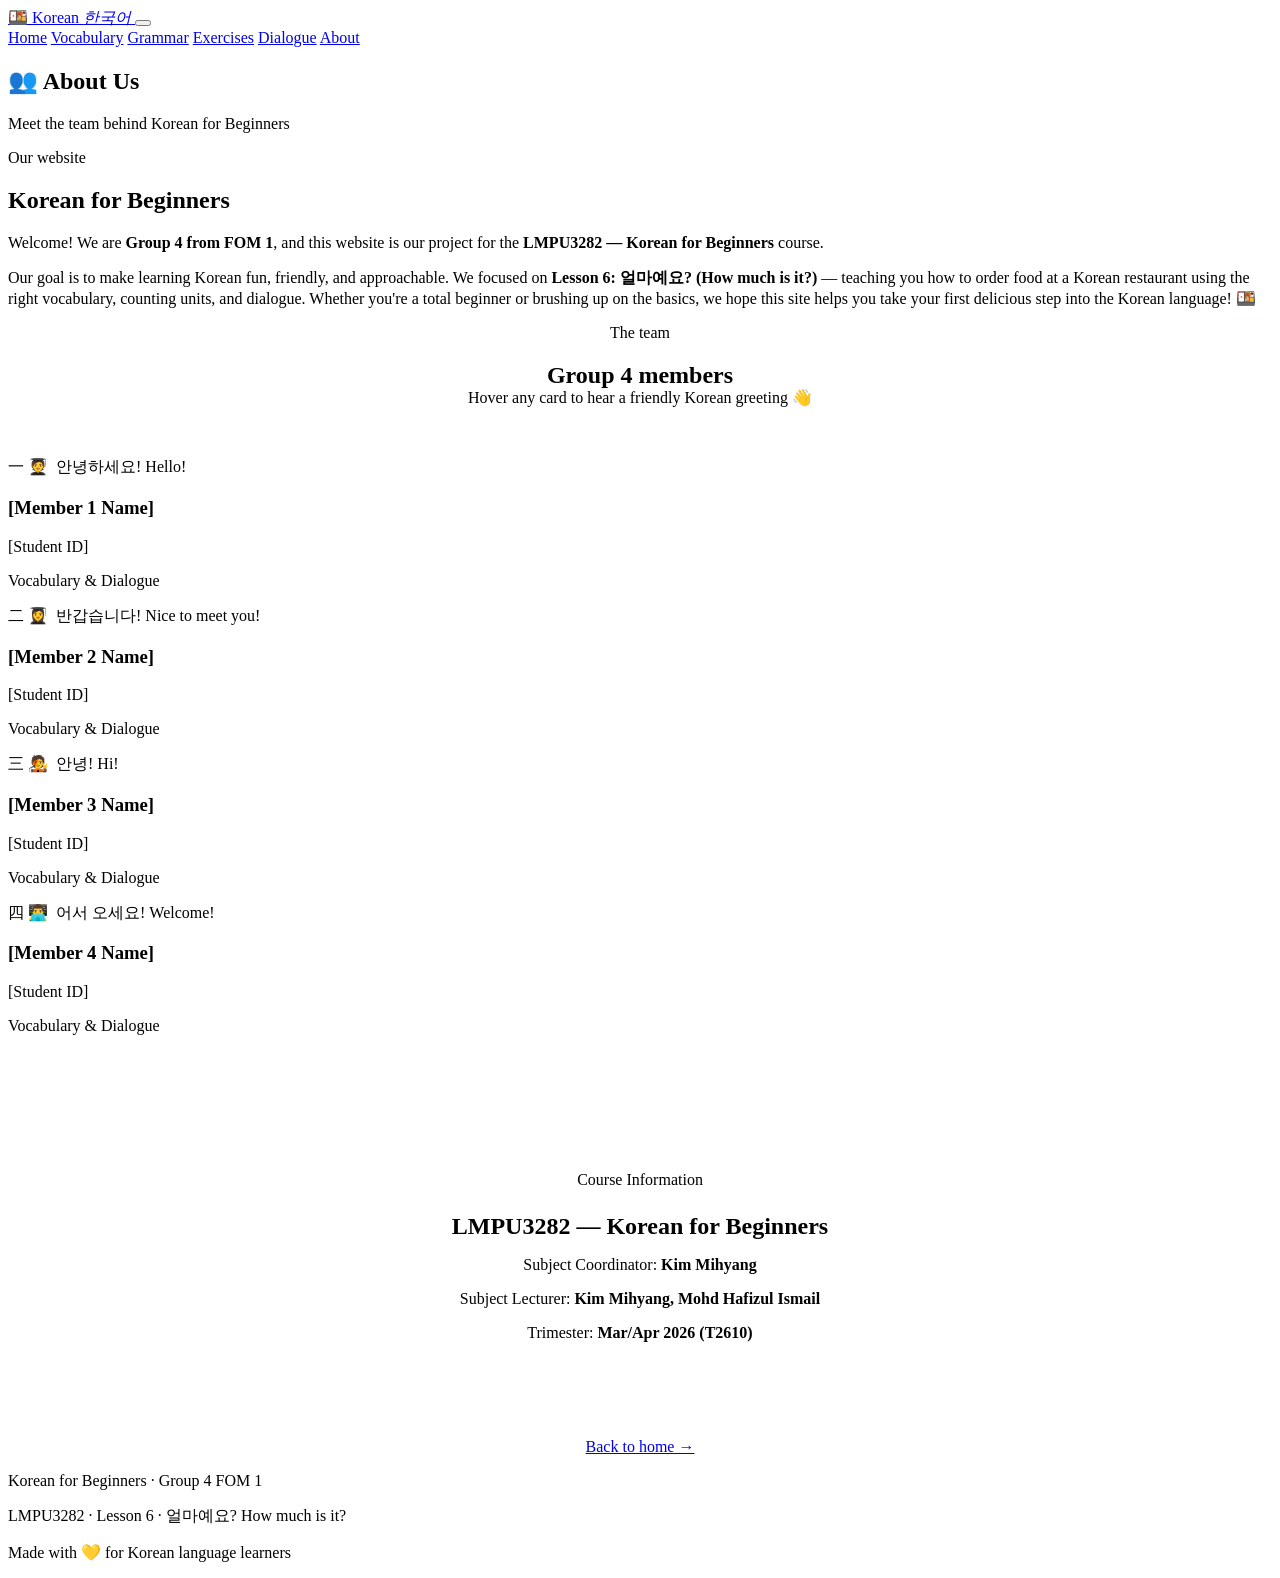
==== about.html @ 093db7cd "Add files via upload" ====
<!DOCTYPE html>
<html lang="en">
<head>
<meta charset="UTF-8">
<meta name="viewport" content="width=device-width, initial-scale=1.0">
<title>About · Korean for Beginners</title>
<link rel="preconnect" href="https://fonts.googleapis.com">
<link rel="preconnect" href="https://fonts.gstatic.com" crossorigin>
<link href="https://fonts.googleapis.com/css2?family=Noto+Sans+KR:wght@400;500;700;900&family=Poppins:wght@400;600;800&display=swap" rel="stylesheet">
<link rel="stylesheet" href="css/style.css">
</head>
<body>

<div class="scroll-progress" id="scrollProgress"></div>

<header class="navbar">
  <div class="nav-container">
    <a href="index.html" class="logo">
      <span class="logo-icon">🍱</span>
      <span class="logo-text">Korean <em>한국어</em></span>
    </a>
    <button class="nav-toggle" id="navToggle" aria-label="Toggle menu">
      <span></span><span></span><span></span>
    </button>
    <nav class="nav-menu" id="navMenu">
      <a href="index.html">Home</a>
      <a href="vocabulary.html">Vocabulary</a>
      <a href="grammar.html">Grammar</a>
      <a href="exercises.html">Exercises</a>
      <a href="dialogue.html">Dialogue</a>
      <a href="about.html" class="active">About</a>
    </nav>
  </div>
</header>

<section class="page-header">
  <h1>👥 About Us</h1>
  <p>Meet the team behind Korean for Beginners</p>
</section>

<section class="section">
  <div class="container">

    <!-- ===== Mission statement ===== -->
    <div class="about-intro reveal">
      <p class="section-eyebrow">Our website</p>
      <h2 class="section-title">Korean for Beginners</h2>
      <p>
        Welcome! We are <strong>Group 4 from FOM 1</strong>, and this website is our project for the
        <strong>LMPU3282 — Korean for Beginners</strong> course.
      </p>
      <p>
        Our goal is to make learning Korean fun, friendly, and approachable. We focused on
        <strong>Lesson 6: 얼마예요? (How much is it?)</strong> — teaching you how to order food at a Korean
        restaurant using the right vocabulary, counting units, and dialogue. Whether you're a total
        beginner or brushing up on the basics, we hope this site helps you take your first delicious
        step into the Korean language! 🍱
      </p>
    </div>

    <!-- ===== Team grid ===== -->
    <div class="reveal">
      <p class="section-eyebrow" style="text-align:center;">The team</p>
      <h2 class="section-title" style="text-align:center;">Group 4 members</h2>
      <p style="text-align:center; color: var(--text-soft); margin: -20px auto 50px; max-width: 540px;">
        Hover any card to hear a friendly Korean greeting 👋
      </p>

      <div class="team-grid">

        <!-- ===== MEMBER 1 ===== -->
        <div class="team-card" style="--portrait-bg: #FFC93C">
          <div class="team-portrait">
            <span class="portrait-watermark">一</span>
            <span class="portrait-emoji">🧑‍🎓</span>
            <img class="portrait-photo" src="images/member1.jpg" alt="">
            <span class="portrait-greeting">안녕하세요! Hello!</span>
          </div>
          <div class="team-info">
            <h3 class="team-name placeholder-text">[Member 1 Name]</h3>
            <p class="team-id placeholder-text">[Student ID]</p>
            <p class="team-role">Vocabulary & Dialogue</p>
          </div>
        </div>

        <!-- ===== MEMBER 2 ===== -->
        <div class="team-card" style="--portrait-bg: #4ECDC4; --photo-y: 70%">
          <div class="team-portrait">
            <span class="portrait-watermark">二</span>
            <span class="portrait-emoji">👩‍🎓</span>
            <img class="portrait-photo" src="images/member2.jpg" alt="">
            <span class="portrait-greeting">반갑습니다! Nice to meet you!</span>
          </div>
          <div class="team-info">
            <h3 class="team-name placeholder-text">[Member 2 Name]</h3>
            <p class="team-id placeholder-text">[Student ID]</p>
            <p class="team-role">Vocabulary & Dialogue</p>
          </div>
        </div>

        <!-- ===== MEMBER 3 ===== -->
        <div class="team-card" style="--portrait-bg: #FF5E78">
          <div class="team-portrait">
            <span class="portrait-watermark">三</span>
            <span class="portrait-emoji">🧑‍🎤</span>
            <img class="portrait-photo" src="images/member3.jpg" alt="">
            <span class="portrait-greeting">안녕! Hi!</span>
          </div>
          <div class="team-info">
            <h3 class="team-name placeholder-text">[Member 3 Name]</h3>
            <p class="team-id placeholder-text">[Student ID]</p>
            <p class="team-role">Vocabulary & Dialogue</p>
          </div>
        </div>

        <!-- ===== MEMBER 4 ===== -->
        <div class="team-card" style="--portrait-bg: #9D6CFF">
          <div class="team-portrait">
            <span class="portrait-watermark">四</span>
            <span class="portrait-emoji">👨‍💻</span>
            <img class="portrait-photo" src="images/member4.jpg" alt="">
            <span class="portrait-greeting">어서 오세요! Welcome!</span>
          </div>
          <div class="team-info">
            <h3 class="team-name placeholder-text">[Member 4 Name]</h3>
            <p class="team-id placeholder-text">[Student ID]</p>
            <p class="team-role">Vocabulary & Dialogue</p>
          </div>
        </div>

      </div>
    </div>

    <!-- ===== Course info ===== -->
    <div class="reveal" style="margin-top: 80px; text-align: center; background: white; padding: 40px; border-radius: var(--radius-lg); box-shadow: var(--shadow-sm);">
      <p class="section-eyebrow">Course Information</p>
      <h3 style="margin-bottom: 14px; font-size: 1.5rem;">LMPU3282 — Korean for Beginners</h3>
      <p style="color: var(--text-soft); margin-bottom: 8px;">Subject Coordinator: <strong>Kim Mihyang</strong></p>
      <p style="color: var(--text-soft); margin-bottom: 8px;">Subject Lecturer: <strong>Kim Mihyang, Mohd Hafizul Ismail</strong></p>
      <p style="color: var(--text-soft);">Trimester: <strong>Mar/Apr 2026 (T2610)</strong></p>
    </div>

    <div style="text-align: center; margin-top: 40px;" class="reveal">
      <a href="index.html" class="btn btn-primary">Back to home →</a>
    </div>

  </div>
</section>

<footer class="footer">
  <div class="container">
    <p class="footer-title">Korean for Beginners <span>·</span> Group 4 FOM 1</p>
    <p class="footer-sub">LMPU3282 · Lesson 6 · 얼마예요? How much is it?</p>
    <p class="footer-credit">Made with 💛 for Korean language learners</p>
  </div>
</footer>

<script src="js/main.js"></script>
</body>
</html>
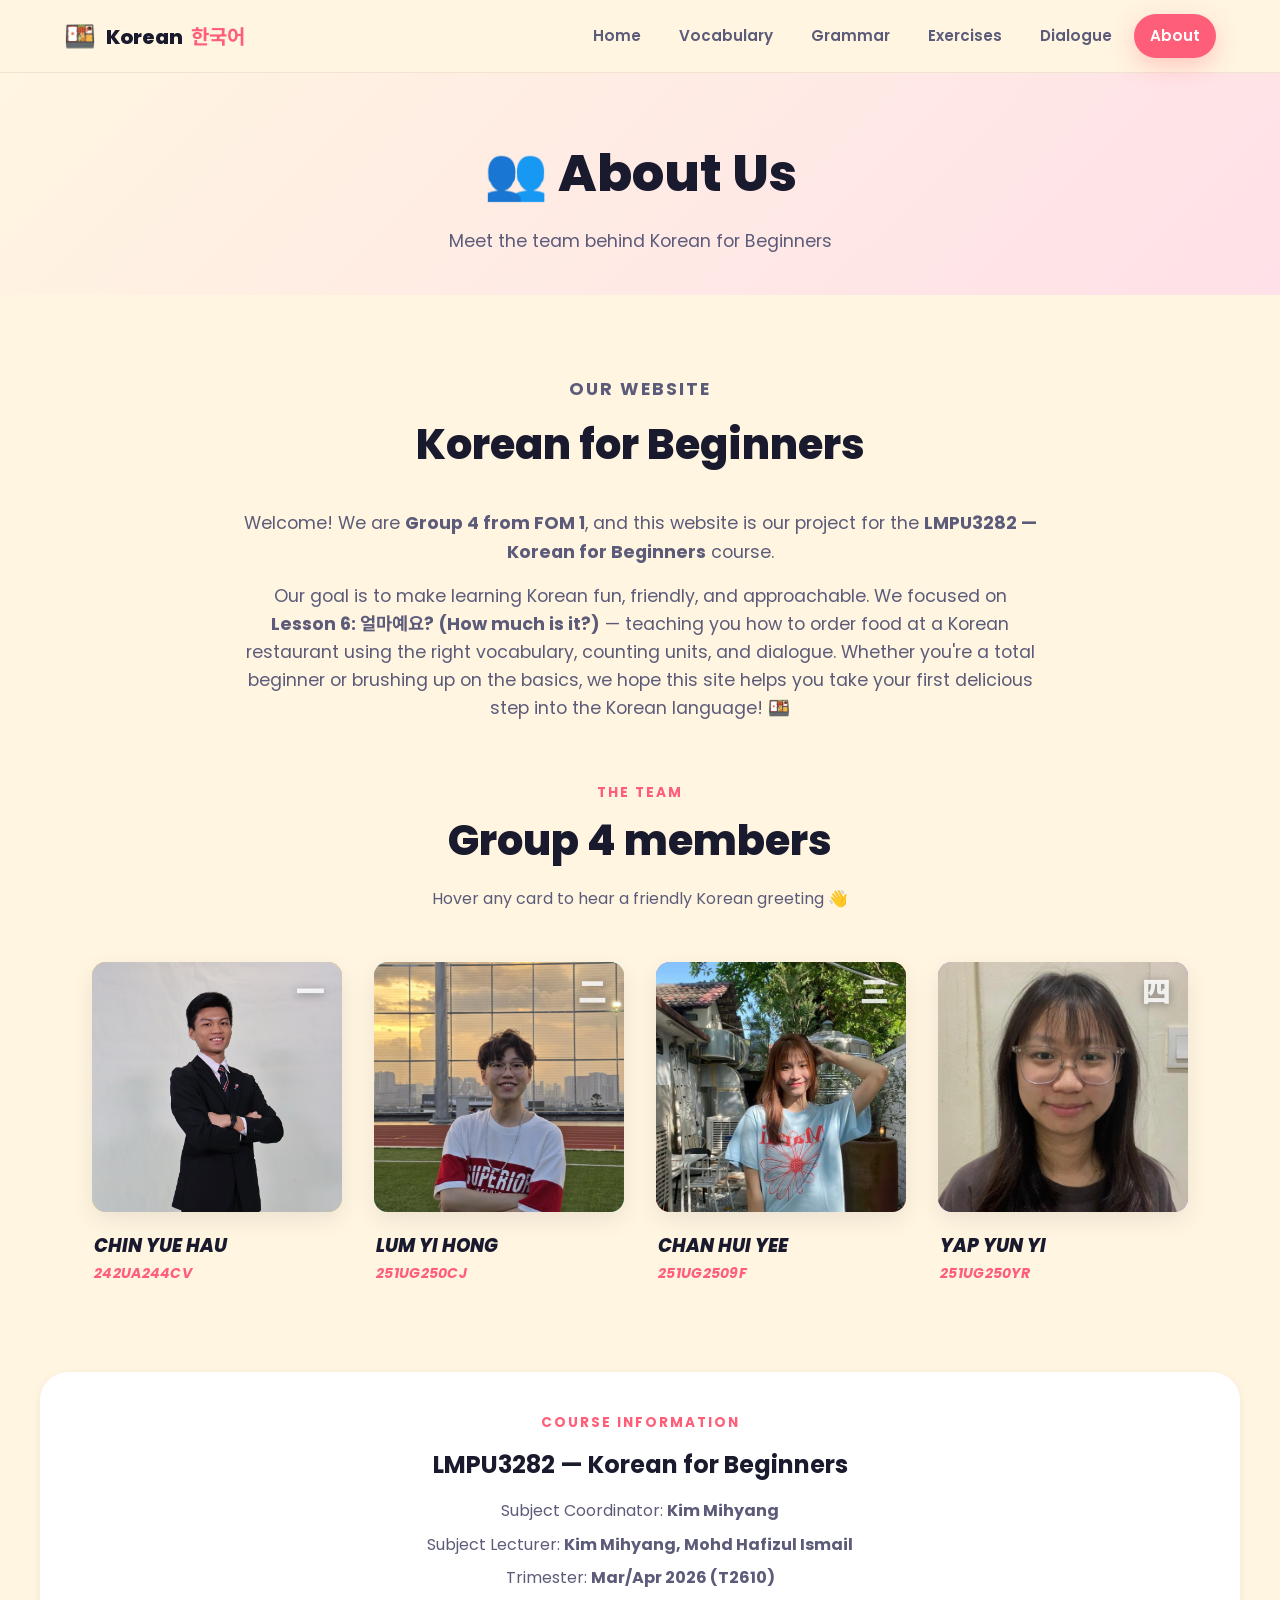
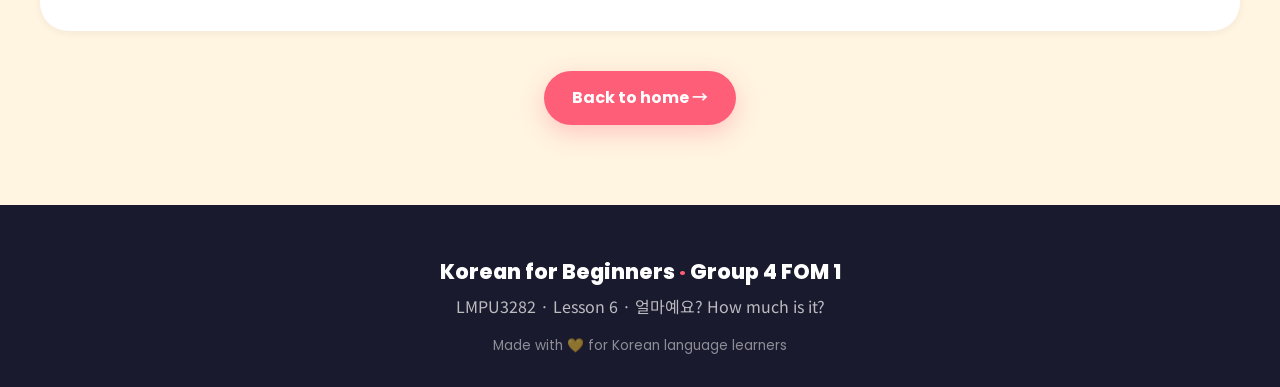
==== commit d4c371d3: "Add files via upload" ====
--- a/about.html
+++ b/about.html
@@ -1,160 +1,163 @@
 <!DOCTYPE html>
 <html lang="en">
+
 <head>
-<meta charset="UTF-8">
-<meta name="viewport" content="width=device-width, initial-scale=1.0">
-<title>About · Korean for Beginners</title>
-<link rel="preconnect" href="https://fonts.googleapis.com">
-<link rel="preconnect" href="https://fonts.gstatic.com" crossorigin>
-<link href="https://fonts.googleapis.com/css2?family=Noto+Sans+KR:wght@400;500;700;900&family=Poppins:wght@400;600;800&display=swap" rel="stylesheet">
-<link rel="stylesheet" href="css/style.css">
+  <meta charset="UTF-8">
+  <meta name="viewport" content="width=device-width, initial-scale=1.0">
+  <title>About · Korean for Beginners</title>
+  <link rel="preconnect" href="https://fonts.googleapis.com">
+  <link rel="preconnect" href="https://fonts.gstatic.com" crossorigin>
+  <link
+    href="https://fonts.googleapis.com/css2?family=Noto+Sans+KR:wght@400;500;700;900&family=Poppins:wght@400;600;800&display=swap"
+    rel="stylesheet">
+  <link rel="stylesheet" href="css/style.css">
 </head>
+
 <body>
 
-<div class="scroll-progress" id="scrollProgress"></div>
+  <div class="scroll-progress" id="scrollProgress"></div>
 
-<header class="navbar">
-  <div class="nav-container">
-    <a href="index.html" class="logo">
-      <span class="logo-icon">🍱</span>
-      <span class="logo-text">Korean <em>한국어</em></span>
-    </a>
-    <button class="nav-toggle" id="navToggle" aria-label="Toggle menu">
-      <span></span><span></span><span></span>
-    </button>
-    <nav class="nav-menu" id="navMenu">
-      <a href="index.html">Home</a>
-      <a href="vocabulary.html">Vocabulary</a>
-      <a href="grammar.html">Grammar</a>
-      <a href="exercises.html">Exercises</a>
-      <a href="dialogue.html">Dialogue</a>
-      <a href="about.html" class="active">About</a>
-    </nav>
-  </div>
-</header>
+  <header class="navbar">
+    <div class="nav-container">
+      <a href="index.html" class="logo">
+        <span class="logo-icon">🍱</span>
+        <span class="logo-text">Korean <em>한국어</em></span>
+      </a>
+      <button class="nav-toggle" id="navToggle" aria-label="Toggle menu">
+        <span></span><span></span><span></span>
+      </button>
+      <nav class="nav-menu" id="navMenu">
+        <a href="index.html">Home</a>
+        <a href="vocabulary.html">Vocabulary</a>
+        <a href="grammar.html">Grammar</a>
+        <a href="exercises.html">Exercises</a>
+        <a href="dialogue.html">Dialogue</a>
+        <a href="about.html" class="active">About</a>
+      </nav>
+    </div>
+  </header>
 
-<section class="page-header">
-  <h1>👥 About Us</h1>
-  <p>Meet the team behind Korean for Beginners</p>
-</section>
+  <section class="page-header">
+    <h1>👥 About Us</h1>
+    <p>Meet the team behind Korean for Beginners</p>
+  </section>
 
-<section class="section">
-  <div class="container">
+  <section class="section">
+    <div class="container">
 
-    <!-- ===== Mission statement ===== -->
-    <div class="about-intro reveal">
-      <p class="section-eyebrow">Our website</p>
-      <h2 class="section-title">Korean for Beginners</h2>
-      <p>
-        Welcome! We are <strong>Group 4 from FOM 1</strong>, and this website is our project for the
-        <strong>LMPU3282 — Korean for Beginners</strong> course.
-      </p>
-      <p>
-        Our goal is to make learning Korean fun, friendly, and approachable. We focused on
-        <strong>Lesson 6: 얼마예요? (How much is it?)</strong> — teaching you how to order food at a Korean
-        restaurant using the right vocabulary, counting units, and dialogue. Whether you're a total
-        beginner or brushing up on the basics, we hope this site helps you take your first delicious
-        step into the Korean language! 🍱
-      </p>
+      <!-- ===== Mission statement ===== -->
+      <div class="about-intro reveal">
+        <p class="section-eyebrow">Our website</p>
+        <h2 class="section-title">Korean for Beginners</h2>
+        <p>
+          Welcome! We are <strong>Group 4 from FOM 1</strong>, and this website is our project for the
+          <strong>LMPU3282 — Korean for Beginners</strong> course.
+        </p>
+        <p>
+          Our goal is to make learning Korean fun, friendly, and approachable. We focused on
+          <strong>Lesson 6: 얼마예요? (How much is it?)</strong> — teaching you how to order food at a Korean
+          restaurant using the right vocabulary, counting units, and dialogue. Whether you're a total
+          beginner or brushing up on the basics, we hope this site helps you take your first delicious
+          step into the Korean language! 🍱
+        </p>
+      </div>
+
+      <!-- ===== Team grid ===== -->
+      <div class="reveal">
+        <p class="section-eyebrow" style="text-align:center;">The team</p>
+        <h2 class="section-title" style="text-align:center;">Group 4 members</h2>
+        <p style="text-align:center; color: var(--text-soft); margin: -20px auto 50px; max-width: 540px;">
+          Hover any card to hear a friendly Korean greeting 👋
+        </p>
+
+        <div class="team-grid">
+
+          <!-- ===== MEMBER 1 ===== -->
+          <div class="team-card" style="--portrait-bg: #FFC93C">
+            <div class="team-portrait">
+              <span class="portrait-watermark">一</span>
+              <span class="portrait-emoji">🧑‍🎓</span>
+              <img class="portrait-photo" src="images/member1.jpg" alt="">
+              <span class="portrait-greeting">안녕하세요! Hello!</span>
+            </div>
+            <div class="team-info">
+              <h3 class="team-name placeholder-text">CHIN YUE HAU</h3>
+              <p class="team-id placeholder-text">242UA244CV</p>
+            </div>
+          </div>
+
+          <!-- ===== MEMBER 2 ===== -->
+          <div class="team-card" style="--portrait-bg: #4ECDC4; --photo-y: 70%">
+            <div class="team-portrait">
+              <span class="portrait-watermark">二</span>
+              <span class="portrait-emoji">👩‍🎓</span>
+              <img class="portrait-photo" src="images/member2.jpg" alt="">
+              <span class="portrait-greeting">반갑습니다! Nice to meet you!</span>
+            </div>
+            <div class="team-info">
+              <h3 class="team-name placeholder-text">LUM YI HONG</h3>
+              <p class="team-id placeholder-text">251UG250CJ</p>
+            </div>
+          </div>
+
+          <!-- ===== MEMBER 3 ===== -->
+          <div class="team-card" style="--portrait-bg: #FF5E78">
+            <div class="team-portrait">
+              <span class="portrait-watermark">三</span>
+              <span class="portrait-emoji">🧑‍🎤</span>
+              <img class="portrait-photo" src="images/member3.jpg" alt="">
+              <span class="portrait-greeting">안녕! Hi!</span>
+            </div>
+            <div class="team-info">
+              <h3 class="team-name placeholder-text">CHAN HUI YEE</h3>
+              <p class="team-id placeholder-text">251UG2509F</p>
+            </div>
+          </div>
+
+          <!-- ===== MEMBER 4 ===== -->
+          <div class="team-card" style="--portrait-bg: #9D6CFF">
+            <div class="team-portrait">
+              <span class="portrait-watermark">四</span>
+              <span class="portrait-emoji">👨‍💻</span>
+              <img class="portrait-photo" src="images/member4.jpg" alt="">
+              <span class="portrait-greeting">어서 오세요! Welcome!</span>
+            </div>
+            <div class="team-info">
+              <h3 class="team-name placeholder-text">YAP YUN YI</h3>
+              <p class="team-id placeholder-text">251UG250YR</p>
+            </div>
+          </div>
+
+        </div>
+      </div>
+
+      <!-- ===== Course info ===== -->
+      <div class="reveal"
+        style="margin-top: 80px; text-align: center; background: white; padding: 40px; border-radius: var(--radius-lg); box-shadow: var(--shadow-sm);">
+        <p class="section-eyebrow">Course Information</p>
+        <h3 style="margin-bottom: 14px; font-size: 1.5rem;">LMPU3282 — Korean for Beginners</h3>
+        <p style="color: var(--text-soft); margin-bottom: 8px;">Subject Coordinator: <strong>Kim Mihyang</strong></p>
+        <p style="color: var(--text-soft); margin-bottom: 8px;">Subject Lecturer: <strong>Kim Mihyang, Mohd Hafizul
+            Ismail</strong></p>
+        <p style="color: var(--text-soft);">Trimester: <strong>Mar/Apr 2026 (T2610)</strong></p>
+      </div>
+
+      <div style="text-align: center; margin-top: 40px;" class="reveal">
+        <a href="index.html" class="btn btn-primary">Back to home →</a>
+      </div>
+
     </div>
+  </section>
 
-    <!-- ===== Team grid ===== -->
-    <div class="reveal">
-      <p class="section-eyebrow" style="text-align:center;">The team</p>
-      <h2 class="section-title" style="text-align:center;">Group 4 members</h2>
-      <p style="text-align:center; color: var(--text-soft); margin: -20px auto 50px; max-width: 540px;">
-        Hover any card to hear a friendly Korean greeting 👋
-      </p>
+  <footer class="footer">
+    <div class="container">
+      <p class="footer-title">Korean for Beginners <span>·</span> Group 4 FOM 1</p>
+      <p class="footer-sub">LMPU3282 · Lesson 6 · 얼마예요? How much is it?</p>
+      <p class="footer-credit">Made with 💛 for Korean language learners</p>
+    </div>
+  </footer>
 
-      <div class="team-grid">
+  <script src="js/main.js"></script>
+</body>
 
-        <!-- ===== MEMBER 1 ===== -->
-        <div class="team-card" style="--portrait-bg: #FFC93C">
-          <div class="team-portrait">
-            <span class="portrait-watermark">一</span>
-            <span class="portrait-emoji">🧑‍🎓</span>
-            <img class="portrait-photo" src="images/member1.jpg" alt="">
-            <span class="portrait-greeting">안녕하세요! Hello!</span>
-          </div>
-          <div class="team-info">
-            <h3 class="team-name placeholder-text">[Member 1 Name]</h3>
-            <p class="team-id placeholder-text">[Student ID]</p>
-            <p class="team-role">Vocabulary & Dialogue</p>
-          </div>
-        </div>
-
-        <!-- ===== MEMBER 2 ===== -->
-        <div class="team-card" style="--portrait-bg: #4ECDC4; --photo-y: 70%">
-          <div class="team-portrait">
-            <span class="portrait-watermark">二</span>
-            <span class="portrait-emoji">👩‍🎓</span>
-            <img class="portrait-photo" src="images/member2.jpg" alt="">
-            <span class="portrait-greeting">반갑습니다! Nice to meet you!</span>
-          </div>
-          <div class="team-info">
-            <h3 class="team-name placeholder-text">[Member 2 Name]</h3>
-            <p class="team-id placeholder-text">[Student ID]</p>
-            <p class="team-role">Vocabulary & Dialogue</p>
-          </div>
-        </div>
-
-        <!-- ===== MEMBER 3 ===== -->
-        <div class="team-card" style="--portrait-bg: #FF5E78">
-          <div class="team-portrait">
-            <span class="portrait-watermark">三</span>
-            <span class="portrait-emoji">🧑‍🎤</span>
-            <img class="portrait-photo" src="images/member3.jpg" alt="">
-            <span class="portrait-greeting">안녕! Hi!</span>
-          </div>
-          <div class="team-info">
-            <h3 class="team-name placeholder-text">[Member 3 Name]</h3>
-            <p class="team-id placeholder-text">[Student ID]</p>
-            <p class="team-role">Vocabulary & Dialogue</p>
-          </div>
-        </div>
-
-        <!-- ===== MEMBER 4 ===== -->
-        <div class="team-card" style="--portrait-bg: #9D6CFF">
-          <div class="team-portrait">
-            <span class="portrait-watermark">四</span>
-            <span class="portrait-emoji">👨‍💻</span>
-            <img class="portrait-photo" src="images/member4.jpg" alt="">
-            <span class="portrait-greeting">어서 오세요! Welcome!</span>
-          </div>
-          <div class="team-info">
-            <h3 class="team-name placeholder-text">[Member 4 Name]</h3>
-            <p class="team-id placeholder-text">[Student ID]</p>
-            <p class="team-role">Vocabulary & Dialogue</p>
-          </div>
-        </div>
-
-      </div>
-    </div>
-
-    <!-- ===== Course info ===== -->
-    <div class="reveal" style="margin-top: 80px; text-align: center; background: white; padding: 40px; border-radius: var(--radius-lg); box-shadow: var(--shadow-sm);">
-      <p class="section-eyebrow">Course Information</p>
-      <h3 style="margin-bottom: 14px; font-size: 1.5rem;">LMPU3282 — Korean for Beginners</h3>
-      <p style="color: var(--text-soft); margin-bottom: 8px;">Subject Coordinator: <strong>Kim Mihyang</strong></p>
-      <p style="color: var(--text-soft); margin-bottom: 8px;">Subject Lecturer: <strong>Kim Mihyang, Mohd Hafizul Ismail</strong></p>
-      <p style="color: var(--text-soft);">Trimester: <strong>Mar/Apr 2026 (T2610)</strong></p>
-    </div>
-
-    <div style="text-align: center; margin-top: 40px;" class="reveal">
-      <a href="index.html" class="btn btn-primary">Back to home →</a>
-    </div>
-
-  </div>
-</section>
-
-<footer class="footer">
-  <div class="container">
-    <p class="footer-title">Korean for Beginners <span>·</span> Group 4 FOM 1</p>
-    <p class="footer-sub">LMPU3282 · Lesson 6 · 얼마예요? How much is it?</p>
-    <p class="footer-credit">Made with 💛 for Korean language learners</p>
-  </div>
-</footer>
-
-<script src="js/main.js"></script>
-</body>
-</html>
+</html>
--- a/css/style.css
+++ b/css/style.css
@@ -0,0 +1,2094 @@
+/* ============================================
+   Korean for Beginners — Group 4 FOM 1
+   Lesson 6: 얼마예요?
+   ============================================ */
+
+:root {
+  /* Color palette — vibrant, food-inspired */
+  --coral: #FF5E78;
+  --coral-dark: #E54668;
+  --coral-light: #FFE5EB;
+
+  --yellow: #FFC93C;
+  --yellow-dark: #F0B400;
+  --yellow-light: #FFF4D1;
+
+  --teal: #4ECDC4;
+  --teal-dark: #2EA89F;
+  --teal-light: #D6F5F2;
+
+  --purple: #9D6CFF;
+  --purple-light: #EDE3FF;
+
+  --bg: #FFF5E1;
+  --bg-alt: #FFEAD0;
+  --card: #FFFFFF;
+
+  --text: #1A1A2E;
+  --text-soft: #5C5C7A;
+  --text-mute: #9A9AB0;
+
+  --border: #F0E4D0;
+  --shadow-sm: 0 2px 8px rgba(26, 26, 46, 0.06);
+  --shadow-md: 0 8px 24px rgba(26, 26, 46, 0.08);
+  --shadow-lg: 0 16px 40px rgba(26, 26, 46, 0.12);
+  --shadow-coral: 0 8px 24px rgba(255, 94, 120, 0.3);
+
+  --radius-sm: 10px;
+  --radius: 18px;
+  --radius-lg: 28px;
+
+  --ease: cubic-bezier(0.22, 1, 0.36, 1);
+}
+
+* {
+  margin: 0;
+  padding: 0;
+  box-sizing: border-box;
+}
+
+html {
+  scroll-behavior: smooth;
+}
+
+body {
+  font-family: 'Poppins', 'Noto Sans KR', system-ui, -apple-system, sans-serif;
+  font-size: 16px;
+  line-height: 1.6;
+  color: var(--text);
+  background: var(--bg);
+  overflow-x: hidden;
+  min-height: 100vh;
+}
+
+img {
+  max-width: 100%;
+  height: auto;
+  display: block;
+}
+
+a {
+  color: inherit;
+  text-decoration: none;
+}
+
+/* ============================================
+   Scroll progress bar
+   ============================================ */
+.scroll-progress {
+  position: fixed;
+  top: 0;
+  left: 0;
+  width: 0;
+  height: 4px;
+  background: linear-gradient(90deg, var(--coral), var(--yellow), var(--teal));
+  z-index: 9999;
+  transition: width 0.1s linear;
+}
+
+/* ============================================
+   Navigation
+   ============================================ */
+.navbar {
+  position: sticky;
+  top: 0;
+  z-index: 100;
+  background: rgba(255, 245, 225, 0.92);
+  backdrop-filter: saturate(180%) blur(12px);
+  -webkit-backdrop-filter: saturate(180%) blur(12px);
+  border-bottom: 1px solid var(--border);
+}
+
+.nav-container {
+  max-width: 1200px;
+  margin: 0 auto;
+  padding: 14px 24px;
+  display: flex;
+  align-items: center;
+  justify-content: space-between;
+}
+
+.logo {
+  display: flex;
+  align-items: center;
+  gap: 10px;
+  font-family: 'Poppins', sans-serif;
+  font-weight: 800;
+  font-size: 1.25rem;
+  color: var(--text);
+}
+
+.logo-icon {
+  font-size: 1.6rem;
+  display: inline-block;
+}
+
+.logo-text em {
+  color: var(--coral);
+  font-style: normal;
+  font-family: 'Noto Sans KR', sans-serif;
+  font-weight: 700;
+  margin-left: 4px;
+}
+
+.nav-menu {
+  display: flex;
+  gap: 6px;
+  align-items: center;
+}
+
+.nav-menu a {
+  padding: 10px 16px;
+  border-radius: 999px;
+  font-weight: 600;
+  font-size: 0.95rem;
+  color: var(--text-soft);
+  transition: all 0.25s var(--ease);
+  position: relative;
+}
+
+.nav-menu a:hover {
+  color: var(--coral);
+  background: var(--coral-light);
+}
+
+.nav-menu a.active {
+  color: white;
+  background: var(--coral);
+  box-shadow: var(--shadow-coral);
+}
+
+.nav-toggle {
+  display: none;
+  background: none;
+  border: none;
+  cursor: pointer;
+  padding: 8px;
+  flex-direction: column;
+  gap: 5px;
+}
+
+.nav-toggle span {
+  width: 24px;
+  height: 3px;
+  background: var(--text);
+  border-radius: 2px;
+  transition: 0.3s var(--ease);
+}
+
+.nav-toggle.open span:nth-child(1) { transform: rotate(45deg) translate(6px, 6px); }
+.nav-toggle.open span:nth-child(2) { opacity: 0; }
+.nav-toggle.open span:nth-child(3) { transform: rotate(-45deg) translate(6px, -6px); }
+
+/* ============================================
+   Hero — photo background with glass overlay
+   ============================================ */
+.hero {
+  position: relative;
+  min-height: 92vh;
+  display: flex;
+  align-items: center;
+  justify-content: center;
+  padding: 120px 24px 100px;
+  text-align: center;
+  overflow: hidden;
+  /* Rich fallback that looks great even without hero.jpg */
+  background:
+    radial-gradient(ellipse at 20% 30%, rgba(255, 94, 120, 0.25) 0%, transparent 50%),
+    radial-gradient(ellipse at 80% 70%, rgba(157, 108, 255, 0.2) 0%, transparent 50%),
+    linear-gradient(135deg, #1a0f0c 0%, #2d1a17 40%, #1f1410 100%);
+}
+
+/* Photo layer — drop hero.jpg into images/ folder to activate */
+.hero-photo {
+  position: absolute;
+  inset: 0;
+  background-image: url('../images/hero.jpg');
+  background-size: cover;
+  background-position: center;
+  background-repeat: no-repeat;
+  z-index: 0;
+  animation: kenburns 24s ease-in-out infinite alternate;
+}
+
+@keyframes kenburns {
+  0% { transform: scale(1) translate(0, 0); }
+  100% { transform: scale(1.08) translate(-1%, -1.5%); }
+}
+
+/* Dark gradient overlay — keeps white text legible on any photo */
+.hero-overlay {
+  position: absolute;
+  inset: 0;
+  background: linear-gradient(
+    180deg,
+    rgba(20, 12, 10, 0.35) 0%,
+    rgba(20, 12, 10, 0.55) 60%,
+    rgba(20, 12, 10, 0.75) 100%
+  );
+  z-index: 1;
+}
+
+.hero-content {
+  position: relative;
+  z-index: 2;
+  max-width: 800px;
+  margin: 0 auto;
+  color: white;
+}
+
+.hero-eyebrow {
+  display: inline-block;
+  padding: 8px 20px;
+  background: rgba(255, 255, 255, 0.12);
+  backdrop-filter: blur(14px) saturate(180%);
+  -webkit-backdrop-filter: blur(14px) saturate(180%);
+  border: 1px solid rgba(255, 255, 255, 0.18);
+  color: white;
+  font-weight: 600;
+  font-size: 0.82rem;
+  letter-spacing: 1.5px;
+  border-radius: 999px;
+  margin-bottom: 32px;
+  box-shadow: 0 4px 24px rgba(0, 0, 0, 0.25);
+}
+
+.hero-title {
+  font-family: 'Noto Sans KR', sans-serif;
+  font-weight: 900;
+  font-size: clamp(3.5rem, 10vw, 7rem);
+  line-height: 1;
+  color: white;
+  margin-bottom: 16px;
+  letter-spacing: -0.02em;
+  text-shadow: 0 4px 40px rgba(0, 0, 0, 0.5);
+  background: none;
+  -webkit-text-fill-color: white;
+}
+
+.hero-subtitle {
+  font-size: clamp(1.3rem, 3vw, 1.9rem);
+  font-weight: 500;
+  color: rgba(255, 255, 255, 0.96);
+  margin-bottom: 24px;
+  text-shadow: 0 2px 20px rgba(0, 0, 0, 0.4);
+}
+
+.hero-tagline {
+  font-size: 1.1rem;
+  color: rgba(255, 255, 255, 0.85);
+  margin-bottom: 40px;
+  max-width: 560px;
+  margin-left: auto;
+  margin-right: auto;
+  line-height: 1.6;
+  text-shadow: 0 2px 14px rgba(0, 0, 0, 0.3);
+}
+
+.hero-cta {
+  display: flex;
+  gap: 14px;
+  justify-content: center;
+  flex-wrap: wrap;
+  margin-bottom: 36px;
+}
+
+.hero-group {
+  font-size: 0.95rem;
+  color: rgba(255, 255, 255, 0.85);
+  text-shadow: 0 2px 14px rgba(0, 0, 0, 0.3);
+}
+
+.hero-group strong {
+  color: var(--coral);
+  font-weight: 700;
+}
+
+/* Glass-style ghost button on dark hero */
+.hero .btn-ghost {
+  background: rgba(255, 255, 255, 0.14);
+  backdrop-filter: blur(14px) saturate(180%);
+  -webkit-backdrop-filter: blur(14px) saturate(180%);
+  color: white;
+  border: 1.5px solid rgba(255, 255, 255, 0.35);
+}
+
+.hero .btn-ghost:hover {
+  background: white;
+  color: var(--text);
+  border-color: white;
+}
+
+/* Subtle scroll hint at the bottom of hero */
+.hero-scroll-hint {
+  position: absolute;
+  bottom: 30px;
+  left: 50%;
+  transform: translateX(-50%);
+  z-index: 2;
+  color: rgba(255, 255, 255, 0.6);
+  font-size: 0.8rem;
+  letter-spacing: 2px;
+  text-transform: uppercase;
+  animation: scrollNudge 2.4s ease-in-out infinite;
+}
+
+.hero-scroll-hint::after {
+  content: "";
+  display: block;
+  width: 1px;
+  height: 36px;
+  margin: 10px auto 0;
+  background: linear-gradient(to bottom, rgba(255,255,255,0.6), transparent);
+}
+
+@keyframes scrollNudge {
+  0%, 100% { transform: translate(-50%, 0); opacity: 0.6; }
+  50% { transform: translate(-50%, 6px); opacity: 1; }
+}
+
+/* ============================================
+   Buttons
+   ============================================ */
+.btn {
+  display: inline-flex;
+  align-items: center;
+  gap: 8px;
+  padding: 14px 28px;
+  border-radius: 999px;
+  font-weight: 700;
+  font-size: 1rem;
+  cursor: pointer;
+  transition: all 0.25s var(--ease);
+  border: none;
+  font-family: inherit;
+}
+
+.btn-primary {
+  background: var(--coral);
+  color: white;
+  box-shadow: var(--shadow-coral);
+}
+
+.btn-primary:hover {
+  background: var(--coral-dark);
+  transform: translateY(-2px);
+  box-shadow: 0 12px 32px rgba(255, 94, 120, 0.4);
+}
+
+.btn-ghost {
+  background: white;
+  color: var(--text);
+  border: 2px solid var(--text);
+}
+
+.btn-ghost:hover {
+  background: var(--text);
+  color: white;
+  transform: translateY(-2px);
+}
+
+.btn-yellow {
+  background: var(--yellow);
+  color: var(--text);
+  box-shadow: 0 8px 24px rgba(255, 201, 60, 0.35);
+}
+
+.btn-yellow:hover {
+  background: var(--yellow-dark);
+  transform: translateY(-2px);
+}
+
+.btn-teal {
+  background: var(--teal);
+  color: white;
+}
+
+.btn-teal:hover {
+  background: var(--teal-dark);
+  transform: translateY(-2px);
+}
+
+/* ============================================
+   Sections
+   ============================================ */
+.section {
+  padding: 80px 24px;
+}
+
+.section-alt {
+  background-color: var(--bg-alt);
+  background-image: radial-gradient(circle at 1px 1px, rgba(26, 26, 46, 0.06) 1px, transparent 0);
+  background-size: 28px 28px;
+}
+
+.container {
+  max-width: 1200px;
+  margin: 0 auto;
+}
+
+.section-eyebrow {
+  color: var(--coral);
+  font-weight: 700;
+  font-size: 0.85rem;
+  letter-spacing: 2px;
+  text-transform: uppercase;
+  margin-bottom: 12px;
+}
+
+.section-title {
+  font-size: clamp(1.8rem, 4vw, 2.6rem);
+  font-weight: 800;
+  margin-bottom: 40px;
+  line-height: 1.2;
+}
+
+/* ============================================
+   Feature grid (home) — flex layout so the
+   bottom row centers when it has fewer cards
+   ============================================ */
+.feature-grid {
+  display: flex;
+  flex-wrap: wrap;
+  gap: 24px;
+  justify-content: center;
+  align-items: stretch;
+}
+
+.feature-card {
+  /* 3 cards per row by default, fills its slot */
+  flex: 0 1 calc(33.333% - 16px);
+  min-width: 240px;
+  max-width: 360px;
+
+  background: var(--card);
+  padding: 36px 28px;
+  border-radius: var(--radius);
+  box-shadow: var(--shadow-sm);
+  transition: all 0.35s var(--ease);
+  position: relative;
+  overflow: hidden;
+  border: 2px solid transparent;
+
+  /* Internal column layout so the "→ link" anchors to the bottom */
+  display: flex;
+  flex-direction: column;
+}
+
+@media (max-width: 980px) {
+  .feature-card {
+    flex: 0 1 calc(50% - 12px);
+    max-width: none;
+  }
+}
+
+@media (max-width: 600px) {
+  .feature-card {
+    flex: 1 1 100%;
+    min-width: 0;
+  }
+}
+
+.feature-card::before {
+  content: "";
+  position: absolute;
+  top: 0;
+  left: 0;
+  width: 100%;
+  height: 4px;
+  background: var(--accent);
+  transform: scaleX(0);
+  transform-origin: left;
+  transition: transform 0.4s var(--ease);
+}
+
+.feature-card:hover {
+  transform: translateY(-8px);
+  box-shadow: var(--shadow-lg);
+  border-color: var(--accent);
+}
+
+.feature-card:hover::before {
+  transform: scaleX(1);
+}
+
+.feature-icon {
+  font-size: 3rem;
+  margin-bottom: 16px;
+  display: inline-block;
+  transition: transform 0.4s var(--ease);
+}
+
+.feature-card:hover .feature-icon {
+  transform: scale(1.08);
+}
+
+.feature-card h3 {
+  font-size: 1.4rem;
+  margin-bottom: 10px;
+  font-weight: 800;
+}
+
+.feature-card p {
+  color: var(--text-soft);
+  font-size: 0.95rem;
+  margin-bottom: 18px;
+}
+
+.feature-link {
+  color: var(--accent);
+  font-weight: 700;
+  font-size: 0.9rem;
+  margin-top: auto;
+  padding-top: 8px;
+}
+
+/* ============================================
+   Lesson preview
+   ============================================ */
+.lesson-preview {
+  display: grid;
+  grid-template-columns: 1fr 1fr;
+  gap: 60px;
+  align-items: center;
+}
+
+.lesson-preview-desc {
+  color: var(--text-soft);
+  margin-bottom: 24px;
+  font-size: 1.05rem;
+}
+
+.lesson-points {
+  list-style: none;
+  display: flex;
+  flex-direction: column;
+  gap: 12px;
+}
+
+.lesson-points li {
+  display: flex;
+  align-items: center;
+  gap: 14px;
+  font-weight: 600;
+  font-size: 1rem;
+}
+
+.bullet {
+  display: inline-flex;
+  align-items: center;
+  justify-content: center;
+  width: 32px;
+  height: 32px;
+  background: var(--coral-light);
+  color: var(--coral);
+  border-radius: 50%;
+  font-weight: 800;
+  flex-shrink: 0;
+}
+
+.lesson-preview-card {
+  background: white;
+  padding: 32px;
+  border-radius: var(--radius-lg);
+  box-shadow: var(--shadow-md);
+  display: flex;
+  flex-direction: column;
+  gap: 18px;
+}
+
+.dialogue-bubble {
+  padding: 18px 22px;
+  border-radius: var(--radius);
+  position: relative;
+}
+
+.bubble-a {
+  background: var(--coral-light);
+  margin-right: 40px;
+}
+
+.bubble-b {
+  background: var(--teal-light);
+  margin-left: 40px;
+}
+
+.bubble-label {
+  position: absolute;
+  top: -10px;
+  left: 18px;
+  background: var(--coral);
+  color: white;
+  width: 30px;
+  height: 30px;
+  border-radius: 50%;
+  display: flex;
+  align-items: center;
+  justify-content: center;
+  font-weight: 800;
+  font-size: 0.9rem;
+}
+
+.bubble-b .bubble-label {
+  background: var(--teal);
+  left: auto;
+  right: 18px;
+}
+
+.bubble-korean {
+  font-family: 'Noto Sans KR', sans-serif;
+  font-weight: 700;
+  font-size: 1.15rem;
+  margin-bottom: 4px;
+}
+
+.bubble-english {
+  color: var(--text-soft);
+  font-size: 0.95rem;
+  font-style: italic;
+}
+
+/* ============================================
+   Vocabulary page
+   ============================================ */
+.page-header {
+  padding: 60px 24px 40px;
+  text-align: center;
+  background: linear-gradient(135deg, #FFF5E1 0%, #FFE0E8 100%);
+}
+
+.page-header h1 {
+  font-size: clamp(2.2rem, 5vw, 3.2rem);
+  font-weight: 800;
+  margin-bottom: 12px;
+}
+
+.page-header .korean-title {
+  font-family: 'Noto Sans KR', sans-serif;
+  color: var(--coral);
+}
+
+.page-header p {
+  color: var(--text-soft);
+  font-size: 1.1rem;
+}
+
+.vocab-reference {
+  margin-bottom: 60px;
+}
+
+.vocab-reference-grid {
+  display: grid;
+  grid-template-columns: repeat(auto-fit, minmax(180px, 1fr));
+  gap: 20px;
+}
+
+.vocab-ref-card {
+  background: white;
+  padding: 24px 20px;
+  border-radius: var(--radius);
+  text-align: center;
+  box-shadow: var(--shadow-sm);
+  transition: all 0.3s var(--ease);
+  cursor: pointer;
+}
+
+.vocab-ref-card:hover {
+  transform: translateY(-4px);
+  box-shadow: var(--shadow-md);
+}
+
+.vocab-ref-emoji {
+  font-size: 3rem;
+  margin-bottom: 10px;
+  display: block;
+}
+
+.vocab-ref-card h4 {
+  font-family: 'Noto Sans KR', sans-serif;
+  font-size: 1.5rem;
+  font-weight: 700;
+  margin-bottom: 4px;
+}
+
+.vocab-ref-card .romanization {
+  color: var(--text-mute);
+  font-size: 0.85rem;
+  margin-bottom: 6px;
+}
+
+.vocab-ref-card .english {
+  color: var(--coral);
+  font-weight: 600;
+  font-size: 0.95rem;
+}
+
+/* Number grid */
+.number-section {
+  margin-bottom: 60px;
+}
+
+.number-grid {
+  display: grid;
+  grid-template-columns: repeat(auto-fit, minmax(140px, 1fr));
+  gap: 14px;
+  margin-bottom: 28px;
+}
+
+.number-card {
+  background: white;
+  padding: 18px 14px;
+  border-radius: var(--radius-sm);
+  text-align: center;
+  box-shadow: var(--shadow-sm);
+  transition: all 0.25s var(--ease);
+  border-bottom: 4px solid var(--yellow);
+}
+
+.number-card:hover {
+  transform: translateY(-3px);
+  border-bottom-color: var(--coral);
+}
+
+.number-card .num {
+  display: block;
+  font-size: 1.6rem;
+  font-weight: 800;
+  color: var(--coral);
+  margin-bottom: 4px;
+}
+
+.number-card .hangul {
+  font-family: 'Noto Sans KR', sans-serif;
+  font-size: 1.1rem;
+  font-weight: 700;
+  margin-bottom: 2px;
+}
+
+.number-card .roman {
+  font-size: 0.8rem;
+  color: var(--text-mute);
+}
+
+/* Member vocab cards */
+.member-vocab-section {
+  margin-top: 40px;
+}
+
+.member-vocab-grid {
+  display: grid;
+  grid-template-columns: repeat(auto-fit, minmax(320px, 1fr));
+  gap: 28px;
+}
+
+.member-card {
+  background: white;
+  border-radius: var(--radius-lg);
+  overflow: hidden;
+  box-shadow: var(--shadow-md);
+  transition: all 0.3s var(--ease);
+}
+
+.member-card:hover {
+  transform: translateY(-6px);
+  box-shadow: var(--shadow-lg);
+}
+
+.member-card-header {
+  background: linear-gradient(135deg, var(--coral) 0%, var(--purple) 100%);
+  color: white;
+  padding: 18px 24px;
+  display: flex;
+  justify-content: space-between;
+  align-items: center;
+}
+
+.member-card-header h3 {
+  font-size: 1.1rem;
+  font-weight: 700;
+}
+
+.member-card-header .pill {
+  background: rgba(255, 255, 255, 0.25);
+  padding: 4px 12px;
+  border-radius: 999px;
+  font-size: 0.8rem;
+  font-weight: 600;
+}
+
+.member-card-body {
+  padding: 24px;
+}
+
+.video-placeholder {
+  background: #1A1A2E;
+  border-radius: var(--radius-sm);
+  aspect-ratio: 16 / 9;
+  display: flex;
+  flex-direction: column;
+  align-items: center;
+  justify-content: center;
+  color: rgba(255, 255, 255, 0.7);
+  text-align: center;
+  padding: 20px;
+  margin-bottom: 18px;
+  position: relative;
+  overflow: hidden;
+}
+
+.video-placeholder video {
+  width: 100%;
+  height: 100%;
+  object-fit: cover;
+  border-radius: var(--radius-sm);
+}
+
+.video-placeholder .play-icon {
+  font-size: 3rem;
+  margin-bottom: 8px;
+  opacity: 0.6;
+}
+
+.video-placeholder .placeholder-note {
+  font-size: 0.85rem;
+  font-family: 'Poppins', sans-serif;
+}
+
+.video-placeholder .placeholder-note code {
+  background: rgba(255, 255, 255, 0.15);
+  padding: 2px 8px;
+  border-radius: 4px;
+  font-size: 0.78rem;
+}
+
+.vocab-word-list {
+  display: flex;
+  flex-direction: column;
+  gap: 12px;
+}
+
+.vocab-word {
+  padding: 14px;
+  background: var(--bg);
+  border-radius: var(--radius-sm);
+  border-left: 4px solid var(--coral);
+}
+
+.vocab-word .korean {
+  font-family: 'Noto Sans KR', sans-serif;
+  font-weight: 700;
+  font-size: 1.2rem;
+  margin-bottom: 4px;
+}
+
+.vocab-word .english {
+  color: var(--text-soft);
+  font-weight: 600;
+  margin-bottom: 6px;
+}
+
+.vocab-word .example {
+  font-family: 'Noto Sans KR', sans-serif;
+  font-size: 0.9rem;
+  color: var(--text-mute);
+  font-style: italic;
+}
+
+.placeholder-text {
+  color: var(--text-mute);
+  font-style: italic;
+}
+
+/* ============================================
+   Grammar page
+   ============================================ */
+.grammar-section {
+  margin-bottom: 60px;
+}
+
+.grammar-intro {
+  background: white;
+  padding: 36px;
+  border-radius: var(--radius-lg);
+  box-shadow: var(--shadow-md);
+  margin-bottom: 40px;
+}
+
+.grammar-intro h3 {
+  font-family: 'Noto Sans KR', sans-serif;
+  font-size: 1.8rem;
+  margin-bottom: 12px;
+}
+
+.grammar-intro h3 .en {
+  font-family: 'Poppins', sans-serif;
+  font-size: 1.1rem;
+  color: var(--text-soft);
+  font-weight: 600;
+  margin-left: 10px;
+}
+
+.counter-grid {
+  display: grid;
+  grid-template-columns: repeat(auto-fit, minmax(220px, 1fr));
+  gap: 20px;
+  margin-top: 28px;
+}
+
+.counter-item {
+  background: var(--bg);
+  padding: 20px;
+  border-radius: var(--radius);
+  text-align: center;
+  transition: all 0.3s var(--ease);
+  cursor: pointer;
+  border: 2px solid transparent;
+}
+
+.counter-item:hover {
+  transform: translateY(-4px);
+  background: white;
+  border-color: var(--coral);
+  box-shadow: var(--shadow-md);
+}
+
+.counter-item .counter-hangul {
+  font-family: 'Noto Sans KR', sans-serif;
+  font-size: 3rem;
+  font-weight: 900;
+  color: var(--coral);
+  margin-bottom: 8px;
+}
+
+.counter-item .counter-name {
+  font-weight: 700;
+  margin-bottom: 4px;
+}
+
+.counter-item .counter-desc {
+  font-size: 0.9rem;
+  color: var(--text-soft);
+}
+
+.example-box {
+  background: white;
+  padding: 28px;
+  border-radius: var(--radius);
+  box-shadow: var(--shadow-sm);
+  margin-bottom: 20px;
+  border-left: 6px solid var(--yellow);
+}
+
+.example-box h4 {
+  font-size: 1.1rem;
+  margin-bottom: 14px;
+  color: var(--text);
+  display: flex;
+  align-items: center;
+  gap: 10px;
+}
+
+.example-box h4::before {
+  content: "보기";
+  font-family: 'Noto Sans KR', sans-serif;
+  background: var(--yellow);
+  color: var(--text);
+  padding: 4px 10px;
+  border-radius: 6px;
+  font-size: 0.85rem;
+}
+
+.example-line {
+  display: flex;
+  align-items: baseline;
+  gap: 14px;
+  padding: 10px 0;
+  border-bottom: 1px dashed var(--border);
+  flex-wrap: wrap;
+}
+
+.example-line:last-child {
+  border-bottom: none;
+}
+
+.example-line .korean {
+  font-family: 'Noto Sans KR', sans-serif;
+  font-weight: 700;
+  font-size: 1.15rem;
+  min-width: 200px;
+}
+
+.example-line .english {
+  color: var(--text-soft);
+  font-size: 0.95rem;
+}
+
+.highlight {
+  background: var(--yellow-light);
+  padding: 2px 6px;
+  border-radius: 4px;
+  color: var(--coral-dark);
+  font-weight: 800;
+}
+
+/* Irregular number table */
+.irregular-table {
+  width: 100%;
+  border-collapse: separate;
+  border-spacing: 0;
+  background: white;
+  border-radius: var(--radius);
+  overflow: hidden;
+  box-shadow: var(--shadow-sm);
+}
+
+.irregular-table th,
+.irregular-table td {
+  padding: 16px 20px;
+  text-align: left;
+  border-bottom: 1px solid var(--border);
+}
+
+.irregular-table th {
+  background: var(--coral);
+  color: white;
+  font-weight: 700;
+  font-size: 0.95rem;
+  letter-spacing: 0.5px;
+}
+
+.irregular-table tr:last-child td {
+  border-bottom: none;
+}
+
+.irregular-table tr:hover td {
+  background: var(--coral-light);
+}
+
+.irregular-table .hangul-cell {
+  font-family: 'Noto Sans KR', sans-serif;
+  font-weight: 700;
+  font-size: 1.1rem;
+}
+
+.arrow {
+  color: var(--coral);
+  font-weight: 700;
+  font-size: 1.2rem;
+}
+
+/* ============================================
+   Exercises page (Quiz + Flashcards)
+   ============================================ */
+.tabs {
+  display: flex;
+  gap: 10px;
+  justify-content: center;
+  margin-bottom: 40px;
+  flex-wrap: wrap;
+}
+
+.tab-btn {
+  padding: 12px 24px;
+  border-radius: 999px;
+  border: 2px solid var(--border);
+  background: white;
+  font-weight: 700;
+  cursor: pointer;
+  transition: all 0.25s var(--ease);
+  font-family: inherit;
+  font-size: 0.95rem;
+  color: var(--text-soft);
+}
+
+.tab-btn:hover {
+  border-color: var(--coral);
+  color: var(--coral);
+}
+
+.tab-btn.active {
+  background: var(--coral);
+  border-color: var(--coral);
+  color: white;
+  box-shadow: var(--shadow-coral);
+}
+
+.tab-content {
+  display: none;
+}
+
+.tab-content.active {
+  display: block;
+  animation: fadeUp 0.4s var(--ease);
+}
+
+@keyframes fadeUp {
+  from { opacity: 0; transform: translateY(20px); }
+  to { opacity: 1; transform: translateY(0); }
+}
+
+/* Quiz */
+.quiz-container {
+  max-width: 720px;
+  margin: 0 auto;
+  background: white;
+  padding: 40px;
+  border-radius: var(--radius-lg);
+  box-shadow: var(--shadow-md);
+}
+
+.quiz-progress-wrap {
+  display: flex;
+  align-items: center;
+  gap: 16px;
+  margin-bottom: 28px;
+}
+
+.quiz-progress-bar {
+  flex: 1;
+  height: 10px;
+  background: var(--bg);
+  border-radius: 999px;
+  overflow: hidden;
+}
+
+.quiz-progress-fill {
+  height: 100%;
+  background: linear-gradient(90deg, var(--coral), var(--yellow));
+  border-radius: 999px;
+  width: 0;
+  transition: width 0.4s var(--ease);
+}
+
+.quiz-progress-text {
+  font-weight: 700;
+  color: var(--text-soft);
+  font-size: 0.9rem;
+}
+
+.quiz-question {
+  font-family: 'Noto Sans KR', sans-serif;
+  font-size: 1.4rem;
+  font-weight: 700;
+  margin-bottom: 24px;
+  line-height: 1.4;
+  min-height: 80px;
+}
+
+.quiz-options {
+  display: flex;
+  flex-direction: column;
+  gap: 12px;
+  margin-bottom: 24px;
+}
+
+.quiz-option {
+  padding: 16px 20px;
+  border: 2px solid var(--border);
+  background: var(--bg);
+  border-radius: var(--radius-sm);
+  cursor: pointer;
+  font-family: inherit;
+  font-size: 1rem;
+  font-weight: 600;
+  text-align: left;
+  transition: all 0.2s var(--ease);
+  color: var(--text);
+}
+
+.quiz-option:not(:disabled):hover {
+  border-color: var(--coral);
+  background: var(--coral-light);
+  transform: translateX(6px);
+}
+
+.quiz-option.correct {
+  background: #D4EDDA;
+  border-color: #28A745;
+  color: #155724;
+}
+
+.quiz-option.wrong {
+  background: #F8D7DA;
+  border-color: #DC3545;
+  color: #721C24;
+}
+
+.quiz-option:disabled {
+  cursor: not-allowed;
+}
+
+.quiz-feedback {
+  padding: 16px;
+  border-radius: var(--radius-sm);
+  margin-bottom: 20px;
+  font-weight: 600;
+  display: none;
+}
+
+.quiz-feedback.show { display: block; animation: fadeUp 0.3s var(--ease); }
+.quiz-feedback.correct { background: #D4EDDA; color: #155724; border-left: 4px solid #28A745; }
+.quiz-feedback.wrong { background: #F8D7DA; color: #721C24; border-left: 4px solid #DC3545; }
+
+.quiz-controls {
+  display: flex;
+  justify-content: space-between;
+  gap: 12px;
+}
+
+.quiz-empty {
+  text-align: center;
+  padding: 60px 20px;
+  color: var(--text-soft);
+}
+
+.quiz-empty .emoji {
+  font-size: 4rem;
+  margin-bottom: 16px;
+  display: block;
+}
+
+.quiz-result {
+  text-align: center;
+  padding: 40px 20px;
+}
+
+.quiz-result .score-circle {
+  width: 160px;
+  height: 160px;
+  margin: 0 auto 24px;
+  border-radius: 50%;
+  background: linear-gradient(135deg, var(--coral), var(--yellow));
+  display: flex;
+  align-items: center;
+  justify-content: center;
+  color: white;
+  font-weight: 900;
+  font-size: 2.4rem;
+  box-shadow: var(--shadow-coral);
+  animation: popIn 0.6s var(--ease);
+}
+
+@keyframes popIn {
+  0% { transform: scale(0); }
+  60% { transform: scale(1.1); }
+  100% { transform: scale(1); }
+}
+
+.quiz-result h3 {
+  font-size: 1.8rem;
+  margin-bottom: 10px;
+}
+
+.quiz-result p {
+  color: var(--text-soft);
+  margin-bottom: 24px;
+}
+
+/* Flashcards */
+.flashcard-stage {
+  max-width: 540px;
+  margin: 0 auto;
+}
+
+.flashcard-counter {
+  text-align: center;
+  font-weight: 700;
+  color: var(--text-soft);
+  margin-bottom: 20px;
+}
+
+.flashcard {
+  perspective: 1200px;
+  height: 320px;
+  margin-bottom: 24px;
+  cursor: pointer;
+}
+
+.flashcard-inner {
+  width: 100%;
+  height: 100%;
+  position: relative;
+  transition: transform 0.6s var(--ease);
+  transform-style: preserve-3d;
+}
+
+.flashcard.flipped .flashcard-inner {
+  transform: rotateY(180deg);
+}
+
+.flashcard-face {
+  position: absolute;
+  width: 100%;
+  height: 100%;
+  -webkit-backface-visibility: hidden;
+  backface-visibility: hidden;
+  border-radius: var(--radius-lg);
+  display: flex;
+  flex-direction: column;
+  align-items: center;
+  justify-content: center;
+  padding: 30px;
+  text-align: center;
+  box-shadow: var(--shadow-md);
+}
+
+.flashcard-front {
+  background: linear-gradient(135deg, var(--coral), var(--purple));
+  color: white;
+}
+
+.flashcard-front .front-text {
+  font-family: 'Noto Sans KR', sans-serif;
+  font-size: 3rem;
+  font-weight: 900;
+  margin-bottom: 12px;
+}
+
+.flashcard-front .pronunciation {
+  font-size: 1.1rem;
+  opacity: 0.9;
+}
+
+.flashcard-front .hint {
+  margin-top: 30px;
+  opacity: 0.8;
+  font-size: 0.9rem;
+}
+
+.flashcard-back {
+  background: linear-gradient(135deg, var(--teal), var(--yellow));
+  color: var(--text);
+  transform: rotateY(180deg);
+}
+
+.flashcard-back .back-text {
+  font-size: 2rem;
+  font-weight: 800;
+  margin-bottom: 8px;
+}
+
+.flashcard-back .back-example {
+  font-family: 'Noto Sans KR', sans-serif;
+  font-size: 1.05rem;
+  font-style: italic;
+  opacity: 0.85;
+}
+
+.flashcard-controls {
+  display: flex;
+  justify-content: space-between;
+  gap: 12px;
+}
+
+/* ============================================
+   Dialogue page
+   ============================================ */
+.dialogue-script {
+  background: white;
+  padding: 36px;
+  border-radius: var(--radius-lg);
+  box-shadow: var(--shadow-md);
+  margin-bottom: 40px;
+  max-width: 800px;
+  margin-left: auto;
+  margin-right: auto;
+}
+
+.dialogue-line {
+  display: flex;
+  gap: 16px;
+  padding: 14px 0;
+  border-bottom: 1px dashed var(--border);
+  align-items: flex-start;
+}
+
+.dialogue-line:last-child {
+  border-bottom: none;
+}
+
+.dialogue-speaker {
+  font-family: 'Noto Sans KR', sans-serif;
+  font-weight: 700;
+  color: var(--coral);
+  min-width: 80px;
+  background: var(--coral-light);
+  padding: 6px 12px;
+  border-radius: 999px;
+  text-align: center;
+  font-size: 0.9rem;
+}
+
+.dialogue-speaker.speaker-b { background: var(--teal-light); color: var(--teal-dark); }
+.dialogue-speaker.speaker-c { background: var(--yellow-light); color: var(--yellow-dark); }
+
+.dialogue-text {
+  flex: 1;
+}
+
+.dialogue-text .korean {
+  font-family: 'Noto Sans KR', sans-serif;
+  font-weight: 700;
+  font-size: 1.1rem;
+  margin-bottom: 4px;
+}
+
+.dialogue-text .english {
+  color: var(--text-soft);
+  font-size: 0.95rem;
+  font-style: italic;
+}
+
+.role-play-video {
+  max-width: 800px;
+  margin: 0 auto 60px;
+}
+
+.video-frame {
+  background: #1A1A2E;
+  border-radius: var(--radius-lg);
+  overflow: hidden;
+  aspect-ratio: 16 / 9;
+  box-shadow: var(--shadow-lg);
+  position: relative;
+}
+
+.video-frame video {
+  width: 100%;
+  height: 100%;
+  object-fit: cover;
+}
+
+.video-frame .placeholder-inner {
+  position: absolute;
+  inset: 0;
+  display: flex;
+  flex-direction: column;
+  align-items: center;
+  justify-content: center;
+  color: white;
+  text-align: center;
+  padding: 30px;
+}
+
+.video-frame .placeholder-inner .play-icon {
+  font-size: 5rem;
+  margin-bottom: 12px;
+}
+
+.video-frame .placeholder-inner h4 {
+  font-size: 1.4rem;
+  margin-bottom: 8px;
+}
+
+.video-frame .placeholder-inner p {
+  opacity: 0.8;
+  margin-bottom: 4px;
+}
+
+.video-frame .placeholder-inner code {
+  background: rgba(255, 255, 255, 0.15);
+  padding: 4px 10px;
+  border-radius: 6px;
+  font-size: 0.9rem;
+}
+
+/* ============================================
+   About page
+   ============================================ */
+.about-intro {
+  max-width: 800px;
+  margin: 0 auto 60px;
+  text-align: center;
+}
+
+.about-intro p {
+  font-size: 1.1rem;
+  color: var(--text-soft);
+  margin-bottom: 16px;
+}
+
+/* ============================================
+   Team grid — Atlassian-style portraits with
+   a Korean twist (Hanja watermark + hover greeting)
+   Flex layout so the bottom row centers nicely (3 + 2)
+   ============================================ */
+.team-grid {
+  display: flex;
+  flex-wrap: wrap;
+  gap: 32px;
+  justify-content: center;
+  align-items: flex-start;
+  max-width: 1100px;
+  margin: 0 auto;
+}
+
+.team-card {
+  /* 4 cards per row on desktop — all members visible at once */
+  flex: 0 1 calc(25% - 24px);
+  min-width: 200px;
+  max-width: 250px;
+
+  background: transparent;
+  border-radius: 0;
+  box-shadow: none;
+  overflow: visible;
+  text-align: left;
+  transition: transform 0.4s var(--ease);
+  cursor: pointer;
+}
+
+@media (max-width: 1000px) {
+  .team-card {
+    flex: 0 1 calc(50% - 16px);
+    max-width: 320px;
+  }
+}
+
+@media (max-width: 540px) {
+  .team-card {
+    flex: 1 1 100%;
+    min-width: 0;
+    max-width: 320px;
+  }
+}
+
+.team-card:hover {
+  transform: translateY(-10px);
+  box-shadow: none;
+}
+
+/* Colored portrait square */
+.team-portrait {
+  position: relative;
+  width: 100%;
+  aspect-ratio: 1 / 1;
+  background: var(--portrait-bg, var(--coral));
+  border-radius: 14px;
+  overflow: hidden;
+  margin-bottom: 22px;
+  display: flex;
+  align-items: center;
+  justify-content: center;
+  transition: transform 0.45s var(--ease), box-shadow 0.45s var(--ease);
+  box-shadow: 0 8px 24px rgba(0, 0, 0, 0.08);
+}
+
+/* Subtle inner highlight + shadow for depth */
+.team-portrait::before {
+  content: "";
+  position: absolute;
+  inset: 0;
+  background:
+    radial-gradient(circle at 28% 22%, rgba(255, 255, 255, 0.25) 0%, transparent 55%),
+    radial-gradient(circle at 75% 85%, rgba(0, 0, 0, 0.10) 0%, transparent 65%);
+  pointer-events: none;
+  z-index: 1;
+}
+
+.team-card:hover .team-portrait {
+  transform: scale(1.02);
+  box-shadow: 0 16px 36px rgba(0, 0, 0, 0.15);
+}
+
+/* Placeholder emoji centered */
+.portrait-emoji {
+  font-size: 6.5rem;
+  filter: drop-shadow(0 8px 18px rgba(0, 0, 0, 0.18));
+  position: relative;
+  z-index: 2;
+  transition: transform 0.45s var(--ease);
+}
+
+.team-card:hover .portrait-emoji {
+  transform: scale(1.08) translateY(-6px);
+}
+
+/* Member photo — fills the colored square, face-centered
+   Override per-card with --photo-y on .team-card (e.g. style="--photo-y: 55%") */
+.portrait-photo {
+  position: absolute;
+  inset: 0;
+  width: 100%;
+  height: 100%;
+  object-fit: cover;
+  object-position: center var(--photo-y, 25%);
+  display: none;
+  z-index: 3;
+  transition: transform 0.5s var(--ease);
+}
+
+.portrait-photo.loaded {
+  display: block;
+}
+
+.team-card:hover .portrait-photo {
+  transform: scale(1.04);
+}
+
+/* Hanja number watermark (一 二 三 四) — a Korean cultural touch */
+.portrait-watermark {
+  position: absolute;
+  top: 14px;
+  right: 18px;
+  font-family: 'Noto Sans KR', 'Noto Serif KR', serif;
+  font-size: 1.8rem;
+  font-weight: 900;
+  color: rgba(255, 255, 255, 0.85);
+  text-shadow: 0 2px 8px rgba(0, 0, 0, 0.35);
+  z-index: 4;
+  line-height: 1;
+  letter-spacing: -0.05em;
+  user-select: none;
+}
+
+/* Korean greeting bubble — appears on hover (unique per member) */
+.portrait-greeting {
+  position: absolute;
+  bottom: 16px;
+  left: 50%;
+  transform: translateX(-50%) translateY(10px);
+  background: rgba(15, 10, 8, 0.82);
+  color: white;
+  padding: 7px 16px;
+  border-radius: 999px;
+  font-family: 'Noto Sans KR', sans-serif;
+  font-weight: 700;
+  font-size: 0.85rem;
+  white-space: nowrap;
+  opacity: 0;
+  pointer-events: none;
+  transition: opacity 0.35s var(--ease), transform 0.35s var(--ease);
+  z-index: 5;
+  backdrop-filter: blur(8px);
+  -webkit-backdrop-filter: blur(8px);
+  box-shadow: 0 8px 20px rgba(0, 0, 0, 0.25);
+}
+
+.team-card:hover .portrait-greeting {
+  opacity: 1;
+  transform: translateX(-50%) translateY(0);
+}
+
+.team-info {
+  padding: 0 2px;
+}
+
+.team-name {
+  font-size: 1.15rem;
+  font-weight: 800;
+  margin-bottom: 4px;
+  color: var(--text);
+  line-height: 1.3;
+}
+
+.team-id {
+  color: var(--coral);
+  font-weight: 700;
+  font-size: 0.88rem;
+  margin-bottom: 8px;
+  letter-spacing: 0.3px;
+}
+
+.team-role {
+  text-transform: uppercase;
+  letter-spacing: 1.4px;
+  font-size: 0.74rem;
+  color: var(--text-mute);
+  font-weight: 700;
+}
+
+/* ============================================
+   Footer
+   ============================================ */
+.footer {
+  background: var(--text);
+  color: white;
+  padding: 50px 24px 30px;
+  text-align: center;
+}
+
+.footer-title {
+  font-size: 1.3rem;
+  font-weight: 800;
+  margin-bottom: 6px;
+}
+
+.footer-title span {
+  color: var(--coral);
+}
+
+.footer-sub {
+  font-family: 'Noto Sans KR', sans-serif;
+  opacity: 0.7;
+  margin-bottom: 16px;
+}
+
+.footer-credit {
+  opacity: 0.5;
+  font-size: 0.85rem;
+}
+
+/* ============================================
+   Reveal animation on scroll
+   ============================================ */
+.reveal {
+  opacity: 0;
+  transform: translateY(40px);
+  transition: opacity 0.8s var(--ease), transform 0.8s var(--ease);
+}
+
+.reveal.in-view {
+  opacity: 1;
+  transform: translateY(0);
+}
+
+/* ============================================
+   Responsive
+   ============================================ */
+@media (max-width: 860px) {
+  .nav-toggle { display: flex; }
+  .nav-menu {
+    position: absolute;
+    top: 100%;
+    left: 0;
+    right: 0;
+    background: var(--bg);
+    flex-direction: column;
+    padding: 20px;
+    gap: 4px;
+    border-bottom: 1px solid var(--border);
+    transform: translateY(-12px);
+    opacity: 0;
+    pointer-events: none;
+    transition: all 0.3s var(--ease);
+  }
+  .nav-menu.open {
+    transform: translateY(0);
+    opacity: 1;
+    pointer-events: auto;
+  }
+  .nav-menu a { width: 100%; text-align: center; }
+
+  .lesson-preview {
+    grid-template-columns: 1fr;
+    gap: 40px;
+  }
+
+  .quiz-container, .dialogue-script {
+    padding: 28px 20px;
+  }
+
+  .grammar-intro {
+    padding: 24px;
+  }
+
+  .section {
+    padding: 60px 20px;
+  }
+}
+
+@media (max-width: 480px) {
+  .hero-cta { flex-direction: column; }
+  .hero-cta .btn { width: 100%; justify-content: center; }
+  .quiz-question { font-size: 1.15rem; }
+  .flashcard-front .front-text { font-size: 2.2rem; }
+}
+
+/* ============================================
+   Audio pronunciation button (Korean TTS)
+   ============================================ */
+.speak-btn {
+  display: inline-flex;
+  align-items: center;
+  justify-content: center;
+  width: 32px;
+  height: 32px;
+  border-radius: 50%;
+  background: var(--coral-light);
+  color: var(--coral);
+  border: none;
+  cursor: pointer;
+  padding: 0;
+  transition: all 0.25s var(--ease);
+  flex-shrink: 0;
+  vertical-align: middle;
+}
+
+.speak-btn svg {
+  width: 16px;
+  height: 16px;
+  fill: currentColor;
+}
+
+.speak-btn:hover {
+  background: var(--coral);
+  color: white;
+  transform: scale(1.08);
+}
+
+.speak-btn:focus-visible {
+  outline: 2px solid var(--coral);
+  outline-offset: 2px;
+}
+
+.speak-btn.speaking {
+  background: var(--coral);
+  color: white;
+  animation: speakPulse 1.1s var(--ease) infinite;
+}
+
+@keyframes speakPulse {
+  0%, 100% { box-shadow: 0 0 0 0 rgba(255, 94, 120, 0.5); }
+  50% { box-shadow: 0 0 0 10px rgba(255, 94, 120, 0); }
+}
+
+/* Smaller speak button for inline use (next to text) */
+.speak-btn-sm {
+  width: 26px;
+  height: 26px;
+  margin-left: 6px;
+}
+
+.speak-btn-sm svg {
+  width: 13px;
+  height: 13px;
+}
+
+/* Position absolute in card corners */
+.vocab-ref-card,
+.number-card {
+  position: relative;
+}
+
+.vocab-ref-card .speak-btn,
+.number-card .speak-btn {
+  position: absolute;
+  top: 10px;
+  right: 10px;
+}
+
+.number-card .speak-btn {
+  top: 8px;
+  right: 8px;
+  width: 26px;
+  height: 26px;
+}
+
+.number-card .speak-btn svg {
+  width: 12px;
+  height: 12px;
+}
+
+/* Inline placement in example/dialogue lines */
+.example-line .korean-wrap,
+.dialogue-text .korean-wrap {
+  display: inline-flex;
+  align-items: center;
+  gap: 4px;
+  flex-wrap: wrap;
+}
+
+/* ============================================
+   Quiz gamification: streak, badges, confetti
+   ============================================ */
+
+/* Streak counter (🔥) */
+.streak-counter {
+  display: inline-flex;
+  align-items: center;
+  gap: 6px;
+  padding: 6px 14px;
+  border-radius: 999px;
+  background: var(--bg-alt);
+  color: var(--text-mute);
+  font-weight: 800;
+  font-size: 0.92rem;
+  transition: background 0.3s var(--ease), color 0.3s var(--ease), box-shadow 0.3s var(--ease);
+  flex-shrink: 0;
+}
+
+.streak-counter .streak-icon {
+  font-size: 1rem;
+  filter: grayscale(70%);
+  transition: filter 0.3s var(--ease);
+}
+
+.streak-counter.active {
+  background: linear-gradient(135deg, var(--coral) 0%, var(--yellow) 100%);
+  color: white;
+  box-shadow: 0 4px 16px rgba(255, 94, 120, 0.3);
+}
+
+.streak-counter.active .streak-icon {
+  filter: none;
+}
+
+.streak-counter.bumped {
+  animation: streakBump 0.5s var(--ease);
+}
+
+.streak-counter.shake {
+  animation: streakShake 0.45s ease-in-out;
+}
+
+@keyframes streakBump {
+  0%, 100% { transform: scale(1) rotate(0); }
+  40% { transform: scale(1.25) rotate(-6deg); }
+  70% { transform: scale(1.1) rotate(4deg); }
+}
+
+@keyframes streakShake {
+  0%, 100% { transform: translateX(0); }
+  20% { transform: translateX(-6px); }
+  40% { transform: translateX(6px); }
+  60% { transform: translateX(-4px); }
+  80% { transform: translateX(3px); }
+}
+
+/* Best score line shown on quiz start */
+.quiz-personal-best {
+  display: flex;
+  justify-content: space-between;
+  align-items: center;
+  background: var(--bg);
+  border-radius: var(--radius-sm);
+  padding: 10px 16px;
+  margin-bottom: 20px;
+  font-size: 0.88rem;
+  color: var(--text-soft);
+  font-weight: 600;
+}
+
+.quiz-personal-best strong {
+  color: var(--coral);
+}
+
+/* Confetti canvas overlay */
+.confetti-canvas {
+  position: fixed;
+  top: 0;
+  left: 0;
+  width: 100vw;
+  height: 100vh;
+  pointer-events: none;
+  z-index: 9999;
+}
+
+/* New personal best pill on result */
+.new-best-pill {
+  display: inline-block;
+  background: linear-gradient(135deg, var(--yellow), var(--coral));
+  color: white;
+  padding: 6px 18px;
+  border-radius: 999px;
+  font-weight: 800;
+  font-size: 0.85rem;
+  letter-spacing: 0.5px;
+  margin-bottom: 16px;
+  box-shadow: 0 6px 20px rgba(255, 201, 60, 0.45);
+  animation: newBestPulse 1.8s ease-in-out infinite;
+}
+
+@keyframes newBestPulse {
+  0%, 100% { transform: scale(1); }
+  50% { transform: scale(1.06); }
+}
+
+/* Achievement badges grid */
+.badge-grid {
+  display: grid;
+  grid-template-columns: repeat(auto-fit, minmax(140px, 1fr));
+  gap: 14px;
+  margin: 28px auto 0;
+  max-width: 540px;
+}
+
+.badge {
+  background: var(--bg);
+  border-radius: 16px;
+  padding: 22px 14px 18px;
+  text-align: center;
+  border: 2px solid transparent;
+  transition: transform 0.3s var(--ease);
+  opacity: 0;
+  transform: scale(0.7);
+  animation: badgePop 0.6s var(--ease) forwards;
+}
+
+.badge:nth-child(1) { animation-delay: 0.5s; }
+.badge:nth-child(2) { animation-delay: 0.7s; }
+.badge:nth-child(3) { animation-delay: 0.9s; }
+.badge:nth-child(4) { animation-delay: 1.1s; }
+.badge:nth-child(5) { animation-delay: 1.3s; }
+
+.badge.earned {
+  background: linear-gradient(135deg, #fff, #FFF5E1);
+  border-color: var(--yellow);
+  box-shadow: 0 8px 24px rgba(255, 201, 60, 0.22);
+}
+
+.badge.earned:hover {
+  transform: translateY(-4px);
+  box-shadow: 0 12px 28px rgba(255, 201, 60, 0.32);
+}
+
+@keyframes badgePop {
+  0% { opacity: 0; transform: scale(0.5) rotate(-15deg); }
+  60% { transform: scale(1.1) rotate(5deg); }
+  100% { opacity: 1; transform: scale(1) rotate(0); }
+}
+
+.badge-icon {
+  font-size: 2.4rem;
+  margin-bottom: 8px;
+  filter: drop-shadow(0 4px 8px rgba(0, 0, 0, 0.08));
+}
+
+.badge-name {
+  font-weight: 800;
+  font-size: 0.92rem;
+  margin-bottom: 4px;
+  color: var(--text);
+}
+
+.badge-desc {
+  font-size: 0.76rem;
+  color: var(--text-soft);
+  line-height: 1.4;
+}
+
+/* Result-screen layout tweaks */
+.quiz-result .score-circle {
+  position: relative;
+}
+
+.quiz-result-stats {
+  display: inline-flex;
+  gap: 16px;
+  margin: 14px 0 10px;
+  flex-wrap: wrap;
+  justify-content: center;
+}
+
+.result-stat {
+  background: var(--bg);
+  padding: 8px 16px;
+  border-radius: 999px;
+  font-weight: 700;
+  font-size: 0.9rem;
+  color: var(--text-soft);
+}
+
+.result-stat strong {
+  color: var(--coral);
+}
+
+/* Make progress wrap responsive */
+@media (max-width: 540px) {
+  .quiz-progress-wrap {
+    flex-wrap: wrap;
+    gap: 10px;
+  }
+  .quiz-progress-bar { order: 3; flex-basis: 100%; }
+}
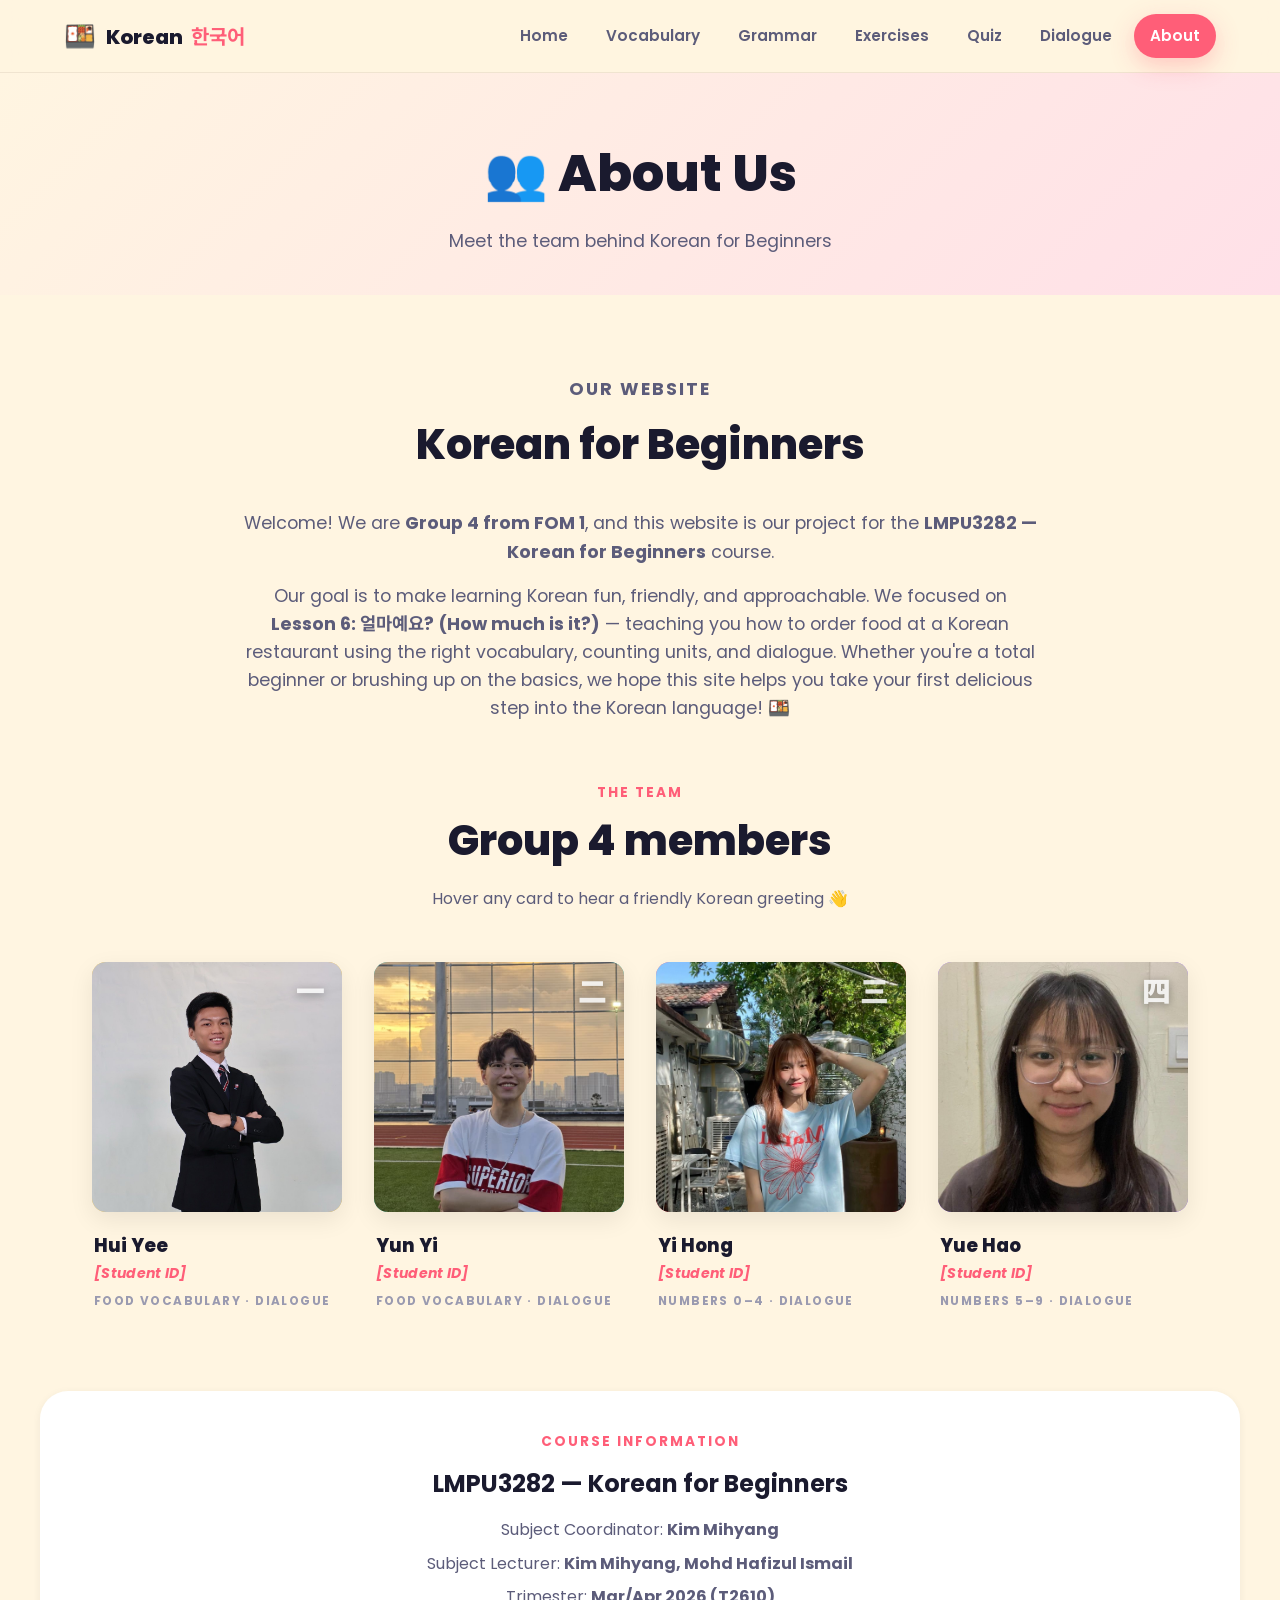
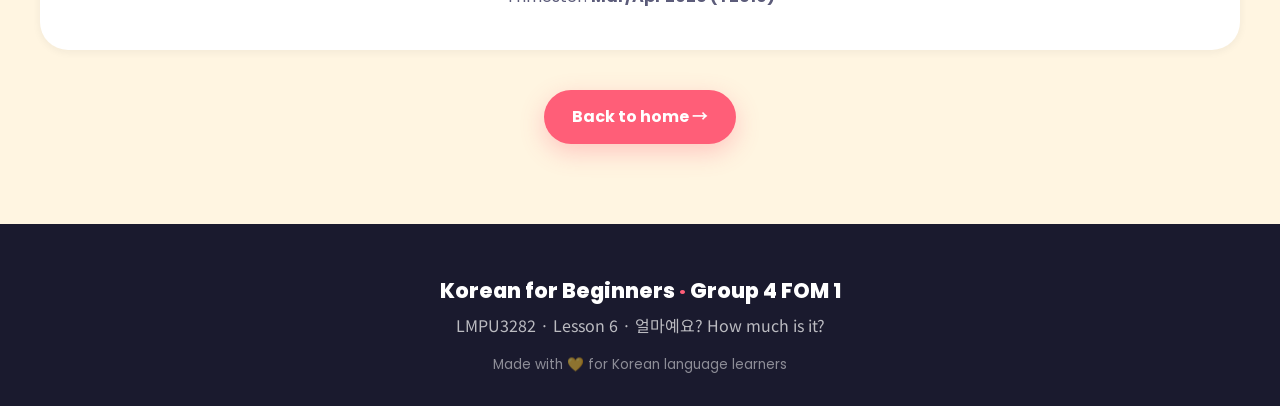
==== commit 83501279: "Korean for Beginners website — Group 4 FOM 1 Lesson 6 (얼마예요?): vocabulary, grammar, exercises, quiz," ====
--- a/about.html
+++ b/about.html
@@ -1,163 +1,161 @@
 <!DOCTYPE html>
 <html lang="en">
-
 <head>
-  <meta charset="UTF-8">
-  <meta name="viewport" content="width=device-width, initial-scale=1.0">
-  <title>About · Korean for Beginners</title>
-  <link rel="preconnect" href="https://fonts.googleapis.com">
-  <link rel="preconnect" href="https://fonts.gstatic.com" crossorigin>
-  <link
-    href="https://fonts.googleapis.com/css2?family=Noto+Sans+KR:wght@400;500;700;900&family=Poppins:wght@400;600;800&display=swap"
-    rel="stylesheet">
-  <link rel="stylesheet" href="css/style.css">
+<meta charset="UTF-8">
+<meta name="viewport" content="width=device-width, initial-scale=1.0">
+<title>About · Korean for Beginners</title>
+<link rel="preconnect" href="https://fonts.googleapis.com">
+<link rel="preconnect" href="https://fonts.gstatic.com" crossorigin>
+<link href="https://fonts.googleapis.com/css2?family=Noto+Sans+KR:wght@400;500;700;900&family=Poppins:wght@400;600;800&display=swap" rel="stylesheet">
+<link rel="stylesheet" href="css/style.css">
 </head>
-
 <body>
 
-  <div class="scroll-progress" id="scrollProgress"></div>
+<div class="scroll-progress" id="scrollProgress"></div>
 
-  <header class="navbar">
-    <div class="nav-container">
-      <a href="index.html" class="logo">
-        <span class="logo-icon">🍱</span>
-        <span class="logo-text">Korean <em>한국어</em></span>
-      </a>
-      <button class="nav-toggle" id="navToggle" aria-label="Toggle menu">
-        <span></span><span></span><span></span>
-      </button>
-      <nav class="nav-menu" id="navMenu">
-        <a href="index.html">Home</a>
-        <a href="vocabulary.html">Vocabulary</a>
-        <a href="grammar.html">Grammar</a>
-        <a href="exercises.html">Exercises</a>
-        <a href="dialogue.html">Dialogue</a>
-        <a href="about.html" class="active">About</a>
-      </nav>
+<header class="navbar">
+  <div class="nav-container">
+    <a href="index.html" class="logo">
+      <span class="logo-icon">🍱</span>
+      <span class="logo-text">Korean <em>한국어</em></span>
+    </a>
+    <button class="nav-toggle" id="navToggle" aria-label="Toggle menu">
+      <span></span><span></span><span></span>
+    </button>
+    <nav class="nav-menu" id="navMenu">
+      <a href="index.html">Home</a>
+      <a href="vocabulary.html">Vocabulary</a>
+      <a href="grammar.html">Grammar</a>
+      <a href="exercises.html">Exercises</a>
+      <a href="quiz.html">Quiz</a>
+      <a href="dialogue.html">Dialogue</a>
+      <a href="about.html" class="active">About</a>
+    </nav>
+  </div>
+</header>
+
+<section class="page-header">
+  <h1>👥 About Us</h1>
+  <p>Meet the team behind Korean for Beginners</p>
+</section>
+
+<section class="section">
+  <div class="container">
+
+    <!-- ===== Mission statement ===== -->
+    <div class="about-intro reveal">
+      <p class="section-eyebrow">Our website</p>
+      <h2 class="section-title">Korean for Beginners</h2>
+      <p>
+        Welcome! We are <strong>Group 4 from FOM 1</strong>, and this website is our project for the
+        <strong>LMPU3282 — Korean for Beginners</strong> course.
+      </p>
+      <p>
+        Our goal is to make learning Korean fun, friendly, and approachable. We focused on
+        <strong>Lesson 6: 얼마예요? (How much is it?)</strong> — teaching you how to order food at a Korean
+        restaurant using the right vocabulary, counting units, and dialogue. Whether you're a total
+        beginner or brushing up on the basics, we hope this site helps you take your first delicious
+        step into the Korean language! 🍱
+      </p>
     </div>
-  </header>
 
-  <section class="page-header">
-    <h1>👥 About Us</h1>
-    <p>Meet the team behind Korean for Beginners</p>
-  </section>
+    <!-- ===== Team grid ===== -->
+    <div class="reveal">
+      <p class="section-eyebrow" style="text-align:center;">The team</p>
+      <h2 class="section-title" style="text-align:center;">Group 4 members</h2>
+      <p style="text-align:center; color: var(--text-soft); margin: -20px auto 50px; max-width: 540px;">
+        Hover any card to hear a friendly Korean greeting 👋
+      </p>
 
-  <section class="section">
-    <div class="container">
+      <div class="team-grid">
 
-      <!-- ===== Mission statement ===== -->
-      <div class="about-intro reveal">
-        <p class="section-eyebrow">Our website</p>
-        <h2 class="section-title">Korean for Beginners</h2>
-        <p>
-          Welcome! We are <strong>Group 4 from FOM 1</strong>, and this website is our project for the
-          <strong>LMPU3282 — Korean for Beginners</strong> course.
-        </p>
-        <p>
-          Our goal is to make learning Korean fun, friendly, and approachable. We focused on
-          <strong>Lesson 6: 얼마예요? (How much is it?)</strong> — teaching you how to order food at a Korean
-          restaurant using the right vocabulary, counting units, and dialogue. Whether you're a total
-          beginner or brushing up on the basics, we hope this site helps you take your first delicious
-          step into the Korean language! 🍱
-        </p>
+        <!-- ===== MEMBER 1 ===== -->
+        <div class="team-card" style="--portrait-bg: #FFC93C">
+          <div class="team-portrait">
+            <span class="portrait-watermark">一</span>
+            <span class="portrait-emoji">🧑‍🎓</span>
+            <img class="portrait-photo" src="images/member1.jpg" alt="">
+            <span class="portrait-greeting">안녕하세요! Hello!</span>
+          </div>
+          <div class="team-info">
+            <h3 class="team-name">Hui Yee</h3>
+            <p class="team-id placeholder-text">[Student ID]</p>
+            <p class="team-role">Food Vocabulary · Dialogue</p>
+          </div>
+        </div>
+
+        <!-- ===== MEMBER 2 ===== -->
+        <div class="team-card" style="--portrait-bg: #4ECDC4; --photo-y: 70%">
+          <div class="team-portrait">
+            <span class="portrait-watermark">二</span>
+            <span class="portrait-emoji">👩‍🎓</span>
+            <img class="portrait-photo" src="images/member2.jpg" alt="">
+            <span class="portrait-greeting">반갑습니다! Nice to meet you!</span>
+          </div>
+          <div class="team-info">
+            <h3 class="team-name">Yun Yi</h3>
+            <p class="team-id placeholder-text">[Student ID]</p>
+            <p class="team-role">Food Vocabulary · Dialogue</p>
+          </div>
+        </div>
+
+        <!-- ===== MEMBER 3 ===== -->
+        <div class="team-card" style="--portrait-bg: #FF5E78">
+          <div class="team-portrait">
+            <span class="portrait-watermark">三</span>
+            <span class="portrait-emoji">🧑‍🎤</span>
+            <img class="portrait-photo" src="images/member3.jpg" alt="">
+            <span class="portrait-greeting">안녕! Hi!</span>
+          </div>
+          <div class="team-info">
+            <h3 class="team-name">Yi Hong</h3>
+            <p class="team-id placeholder-text">[Student ID]</p>
+            <p class="team-role">Numbers 0–4 · Dialogue</p>
+          </div>
+        </div>
+
+        <!-- ===== MEMBER 4 ===== -->
+        <div class="team-card" style="--portrait-bg: #9D6CFF">
+          <div class="team-portrait">
+            <span class="portrait-watermark">四</span>
+            <span class="portrait-emoji">👨‍💻</span>
+            <img class="portrait-photo" src="images/member4.jpg" alt="">
+            <span class="portrait-greeting">어서 오세요! Welcome!</span>
+          </div>
+          <div class="team-info">
+            <h3 class="team-name">Yue Hao</h3>
+            <p class="team-id placeholder-text">[Student ID]</p>
+            <p class="team-role">Numbers 5–9 · Dialogue</p>
+          </div>
+        </div>
+
       </div>
+    </div>
 
-      <!-- ===== Team grid ===== -->
-      <div class="reveal">
-        <p class="section-eyebrow" style="text-align:center;">The team</p>
-        <h2 class="section-title" style="text-align:center;">Group 4 members</h2>
-        <p style="text-align:center; color: var(--text-soft); margin: -20px auto 50px; max-width: 540px;">
-          Hover any card to hear a friendly Korean greeting 👋
-        </p>
+    <!-- ===== Course info ===== -->
+    <div class="reveal" style="margin-top: 80px; text-align: center; background: white; padding: 40px; border-radius: var(--radius-lg); box-shadow: var(--shadow-sm);">
+      <p class="section-eyebrow">Course Information</p>
+      <h3 style="margin-bottom: 14px; font-size: 1.5rem;">LMPU3282 — Korean for Beginners</h3>
+      <p style="color: var(--text-soft); margin-bottom: 8px;">Subject Coordinator: <strong>Kim Mihyang</strong></p>
+      <p style="color: var(--text-soft); margin-bottom: 8px;">Subject Lecturer: <strong>Kim Mihyang, Mohd Hafizul Ismail</strong></p>
+      <p style="color: var(--text-soft);">Trimester: <strong>Mar/Apr 2026 (T2610)</strong></p>
+    </div>
 
-        <div class="team-grid">
+    <div style="text-align: center; margin-top: 40px;" class="reveal">
+      <a href="index.html" class="btn btn-primary">Back to home →</a>
+    </div>
 
-          <!-- ===== MEMBER 1 ===== -->
-          <div class="team-card" style="--portrait-bg: #FFC93C">
-            <div class="team-portrait">
-              <span class="portrait-watermark">一</span>
-              <span class="portrait-emoji">🧑‍🎓</span>
-              <img class="portrait-photo" src="images/member1.jpg" alt="">
-              <span class="portrait-greeting">안녕하세요! Hello!</span>
-            </div>
-            <div class="team-info">
-              <h3 class="team-name placeholder-text">CHIN YUE HAU</h3>
-              <p class="team-id placeholder-text">242UA244CV</p>
-            </div>
-          </div>
+  </div>
+</section>
 
-          <!-- ===== MEMBER 2 ===== -->
-          <div class="team-card" style="--portrait-bg: #4ECDC4; --photo-y: 70%">
-            <div class="team-portrait">
-              <span class="portrait-watermark">二</span>
-              <span class="portrait-emoji">👩‍🎓</span>
-              <img class="portrait-photo" src="images/member2.jpg" alt="">
-              <span class="portrait-greeting">반갑습니다! Nice to meet you!</span>
-            </div>
-            <div class="team-info">
-              <h3 class="team-name placeholder-text">LUM YI HONG</h3>
-              <p class="team-id placeholder-text">251UG250CJ</p>
-            </div>
-          </div>
+<footer class="footer">
+  <div class="container">
+    <p class="footer-title">Korean for Beginners <span>·</span> Group 4 FOM 1</p>
+    <p class="footer-sub">LMPU3282 · Lesson 6 · 얼마예요? How much is it?</p>
+    <p class="footer-credit">Made with 💛 for Korean language learners</p>
+  </div>
+</footer>
 
-          <!-- ===== MEMBER 3 ===== -->
-          <div class="team-card" style="--portrait-bg: #FF5E78">
-            <div class="team-portrait">
-              <span class="portrait-watermark">三</span>
-              <span class="portrait-emoji">🧑‍🎤</span>
-              <img class="portrait-photo" src="images/member3.jpg" alt="">
-              <span class="portrait-greeting">안녕! Hi!</span>
-            </div>
-            <div class="team-info">
-              <h3 class="team-name placeholder-text">CHAN HUI YEE</h3>
-              <p class="team-id placeholder-text">251UG2509F</p>
-            </div>
-          </div>
-
-          <!-- ===== MEMBER 4 ===== -->
-          <div class="team-card" style="--portrait-bg: #9D6CFF">
-            <div class="team-portrait">
-              <span class="portrait-watermark">四</span>
-              <span class="portrait-emoji">👨‍💻</span>
-              <img class="portrait-photo" src="images/member4.jpg" alt="">
-              <span class="portrait-greeting">어서 오세요! Welcome!</span>
-            </div>
-            <div class="team-info">
-              <h3 class="team-name placeholder-text">YAP YUN YI</h3>
-              <p class="team-id placeholder-text">251UG250YR</p>
-            </div>
-          </div>
-
-        </div>
-      </div>
-
-      <!-- ===== Course info ===== -->
-      <div class="reveal"
-        style="margin-top: 80px; text-align: center; background: white; padding: 40px; border-radius: var(--radius-lg); box-shadow: var(--shadow-sm);">
-        <p class="section-eyebrow">Course Information</p>
-        <h3 style="margin-bottom: 14px; font-size: 1.5rem;">LMPU3282 — Korean for Beginners</h3>
-        <p style="color: var(--text-soft); margin-bottom: 8px;">Subject Coordinator: <strong>Kim Mihyang</strong></p>
-        <p style="color: var(--text-soft); margin-bottom: 8px;">Subject Lecturer: <strong>Kim Mihyang, Mohd Hafizul
-            Ismail</strong></p>
-        <p style="color: var(--text-soft);">Trimester: <strong>Mar/Apr 2026 (T2610)</strong></p>
-      </div>
-
-      <div style="text-align: center; margin-top: 40px;" class="reveal">
-        <a href="index.html" class="btn btn-primary">Back to home →</a>
-      </div>
-
-    </div>
-  </section>
-
-  <footer class="footer">
-    <div class="container">
-      <p class="footer-title">Korean for Beginners <span>·</span> Group 4 FOM 1</p>
-      <p class="footer-sub">LMPU3282 · Lesson 6 · 얼마예요? How much is it?</p>
-      <p class="footer-credit">Made with 💛 for Korean language learners</p>
-    </div>
-  </footer>
-
-  <script src="js/main.js"></script>
+<script src="js/main.js"></script>
 </body>
-
-</html>+</html>
--- a/css/style.css
+++ b/css/style.css
@@ -892,6 +892,13 @@
   font-size: 0.9rem;
   color: var(--text-mute);
   font-style: italic;
+}
+
+.vocab-word .example-en {
+  font-size: 0.82rem;
+  color: var(--text-mute);
+  font-style: italic;
+  opacity: 0.85;
 }
 
 .placeholder-text {
@@ -2092,3 +2099,137 @@
   }
   .quiz-progress-bar { order: 3; flex-basis: 100%; }
 }
+
+/* ============================================
+   Quiz page (quiz.html) — steps, preview, embed
+   ============================================ */
+.quiz-page-intro {
+  display: flex;
+  flex-wrap: wrap;
+  gap: 24px;
+  justify-content: center;
+}
+
+.quiz-step {
+  flex: 1 1 260px;
+  max-width: 340px;
+  display: flex;
+  gap: 16px;
+  background: white;
+  padding: 24px;
+  border-radius: var(--radius);
+  box-shadow: var(--shadow-sm);
+}
+
+.quiz-step-num {
+  display: inline-flex;
+  align-items: center;
+  justify-content: center;
+  width: 40px;
+  height: 40px;
+  border-radius: 50%;
+  background: linear-gradient(135deg, var(--coral), var(--purple));
+  color: white;
+  font-weight: 800;
+  font-size: 1.1rem;
+  flex-shrink: 0;
+}
+
+.quiz-step h4 {
+  font-size: 1.02rem;
+  margin-bottom: 4px;
+}
+
+.quiz-step p {
+  color: var(--text-soft);
+  font-size: 0.9rem;
+}
+
+.quiz-step a {
+  color: var(--coral);
+  font-weight: 700;
+}
+
+/* Question preview cards */
+.qp-grid {
+  display: grid;
+  grid-template-columns: repeat(auto-fit, minmax(300px, 1fr));
+  gap: 20px;
+}
+
+.qp-card {
+  background: white;
+  padding: 24px;
+  border-radius: var(--radius);
+  box-shadow: var(--shadow-sm);
+  border-top: 4px solid var(--yellow);
+  transition: all 0.3s var(--ease);
+}
+
+.qp-card:hover {
+  transform: translateY(-4px);
+  box-shadow: var(--shadow-md);
+  border-top-color: var(--coral);
+}
+
+.qp-num {
+  display: inline-block;
+  background: var(--coral-light);
+  color: var(--coral);
+  font-weight: 800;
+  font-size: 0.8rem;
+  padding: 4px 12px;
+  border-radius: 999px;
+  margin-bottom: 12px;
+}
+
+.qp-question {
+  font-family: 'Noto Sans KR', 'Poppins', sans-serif;
+  font-weight: 600;
+  font-size: 1.02rem;
+  line-height: 1.5;
+  margin-bottom: 14px;
+}
+
+.qp-question strong {
+  color: var(--coral-dark);
+}
+
+.qp-options {
+  display: flex;
+  flex-wrap: wrap;
+  gap: 8px;
+}
+
+.qp-options span {
+  font-family: 'Noto Sans KR', 'Poppins', sans-serif;
+  background: var(--bg);
+  border: 1px solid var(--border);
+  padding: 5px 13px;
+  border-radius: 999px;
+  font-size: 0.86rem;
+  color: var(--text-soft);
+  font-weight: 500;
+}
+
+/* Embedded Google Form */
+.quiz-embed-frame {
+  background: white;
+  border-radius: var(--radius-lg);
+  box-shadow: var(--shadow-md);
+  overflow: hidden;
+  border: 2px solid var(--border);
+}
+
+.quiz-embed-frame iframe {
+  display: block;
+  width: 100%;
+  height: 1400px;
+  border: none;
+}
+
+@media (max-width: 600px) {
+  .quiz-embed-frame iframe {
+    height: 1600px;
+  }
+}
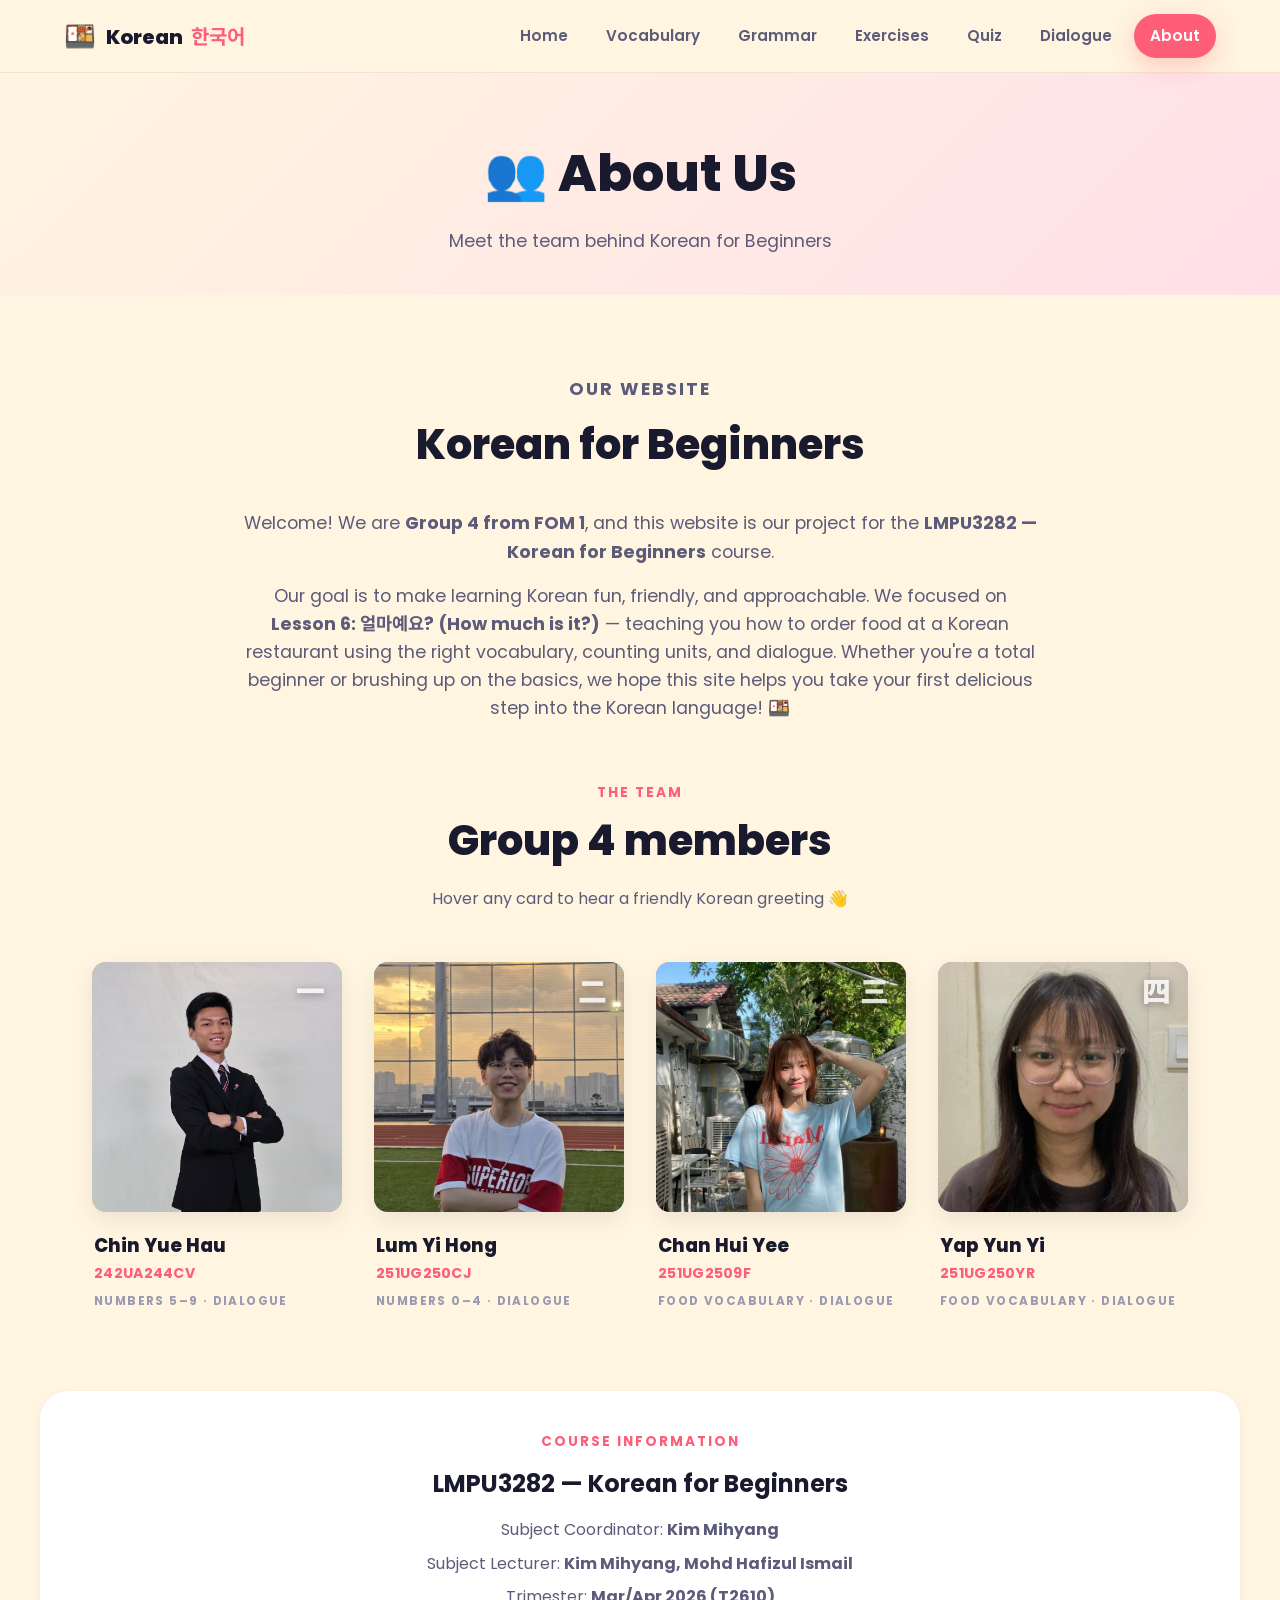
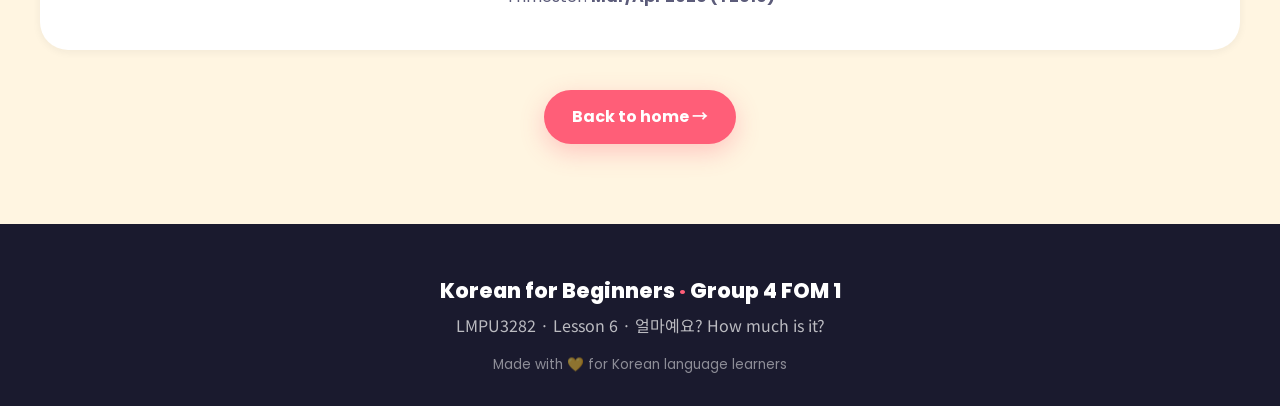
==== commit d6d59596: "Add real vocab, video recordings, and two-scene dialogue - Vocabulary page: real words/sentences fro" ====
--- a/about.html
+++ b/about.html
@@ -78,9 +78,9 @@
             <span class="portrait-greeting">안녕하세요! Hello!</span>
           </div>
           <div class="team-info">
-            <h3 class="team-name">Hui Yee</h3>
-            <p class="team-id placeholder-text">[Student ID]</p>
-            <p class="team-role">Food Vocabulary · Dialogue</p>
+            <h3 class="team-name">Chin Yue Hau</h3>
+            <p class="team-id">242UA244CV</p>
+            <p class="team-role">Numbers 5–9 · Dialogue</p>
           </div>
         </div>
 
@@ -93,9 +93,9 @@
             <span class="portrait-greeting">반갑습니다! Nice to meet you!</span>
           </div>
           <div class="team-info">
-            <h3 class="team-name">Yun Yi</h3>
-            <p class="team-id placeholder-text">[Student ID]</p>
-            <p class="team-role">Food Vocabulary · Dialogue</p>
+            <h3 class="team-name">Lum Yi Hong</h3>
+            <p class="team-id">251UG250CJ</p>
+            <p class="team-role">Numbers 0–4 · Dialogue</p>
           </div>
         </div>
 
@@ -108,9 +108,9 @@
             <span class="portrait-greeting">안녕! Hi!</span>
           </div>
           <div class="team-info">
-            <h3 class="team-name">Yi Hong</h3>
-            <p class="team-id placeholder-text">[Student ID]</p>
-            <p class="team-role">Numbers 0–4 · Dialogue</p>
+            <h3 class="team-name">Chan Hui Yee</h3>
+            <p class="team-id">251UG2509F</p>
+            <p class="team-role">Food Vocabulary · Dialogue</p>
           </div>
         </div>
 
@@ -123,9 +123,9 @@
             <span class="portrait-greeting">어서 오세요! Welcome!</span>
           </div>
           <div class="team-info">
-            <h3 class="team-name">Yue Hao</h3>
-            <p class="team-id placeholder-text">[Student ID]</p>
-            <p class="team-role">Numbers 5–9 · Dialogue</p>
+            <h3 class="team-name">Yap Yun Yi</h3>
+            <p class="team-id">251UG250YR</p>
+            <p class="team-role">Food Vocabulary · Dialogue</p>
           </div>
         </div>
 
--- a/css/style.css
+++ b/css/style.css
@@ -1428,6 +1428,19 @@
 
 .dialogue-speaker.speaker-b { background: var(--teal-light); color: var(--teal-dark); }
 .dialogue-speaker.speaker-c { background: var(--yellow-light); color: var(--yellow-dark); }
+.dialogue-speaker.speaker-d { background: var(--purple-light); color: var(--purple); }
+.dialogue-speaker.speaker-all { background: var(--bg-alt); color: var(--text-soft); font-style: italic; }
+
+/* Stage direction / scene note line */
+.dialogue-note {
+  text-align: center;
+  color: var(--text-mute);
+  font-style: italic;
+  font-size: 0.88rem;
+  padding: 10px 0;
+  border-bottom: 1px dashed var(--border);
+}
+.dialogue-note:last-child { border-bottom: none; }
 
 .dialogue-text {
   flex: 1;
@@ -1449,6 +1462,50 @@
 .role-play-video {
   max-width: 800px;
   margin: 0 auto 60px;
+}
+
+/* Scene navigator (jump links to Scene 1 / Scene 2) */
+.scene-nav {
+  display: flex;
+  gap: 16px;
+  justify-content: center;
+  flex-wrap: wrap;
+  margin-bottom: 50px;
+}
+
+.scene-nav-item {
+  display: flex;
+  align-items: center;
+  gap: 12px;
+  background: white;
+  padding: 14px 24px;
+  border-radius: 999px;
+  box-shadow: var(--shadow-sm);
+  font-weight: 700;
+  color: var(--text);
+  transition: all 0.3s var(--ease);
+  border: 2px solid transparent;
+}
+
+.scene-nav-item:hover {
+  transform: translateY(-3px);
+  box-shadow: var(--shadow-md);
+  border-color: var(--coral);
+  color: var(--coral);
+}
+
+.scene-nav-num {
+  display: inline-flex;
+  align-items: center;
+  justify-content: center;
+  width: 28px;
+  height: 28px;
+  border-radius: 50%;
+  background: linear-gradient(135deg, var(--coral), var(--purple));
+  color: white;
+  font-weight: 800;
+  font-size: 0.9rem;
+  flex-shrink: 0;
 }
 
 .video-frame {
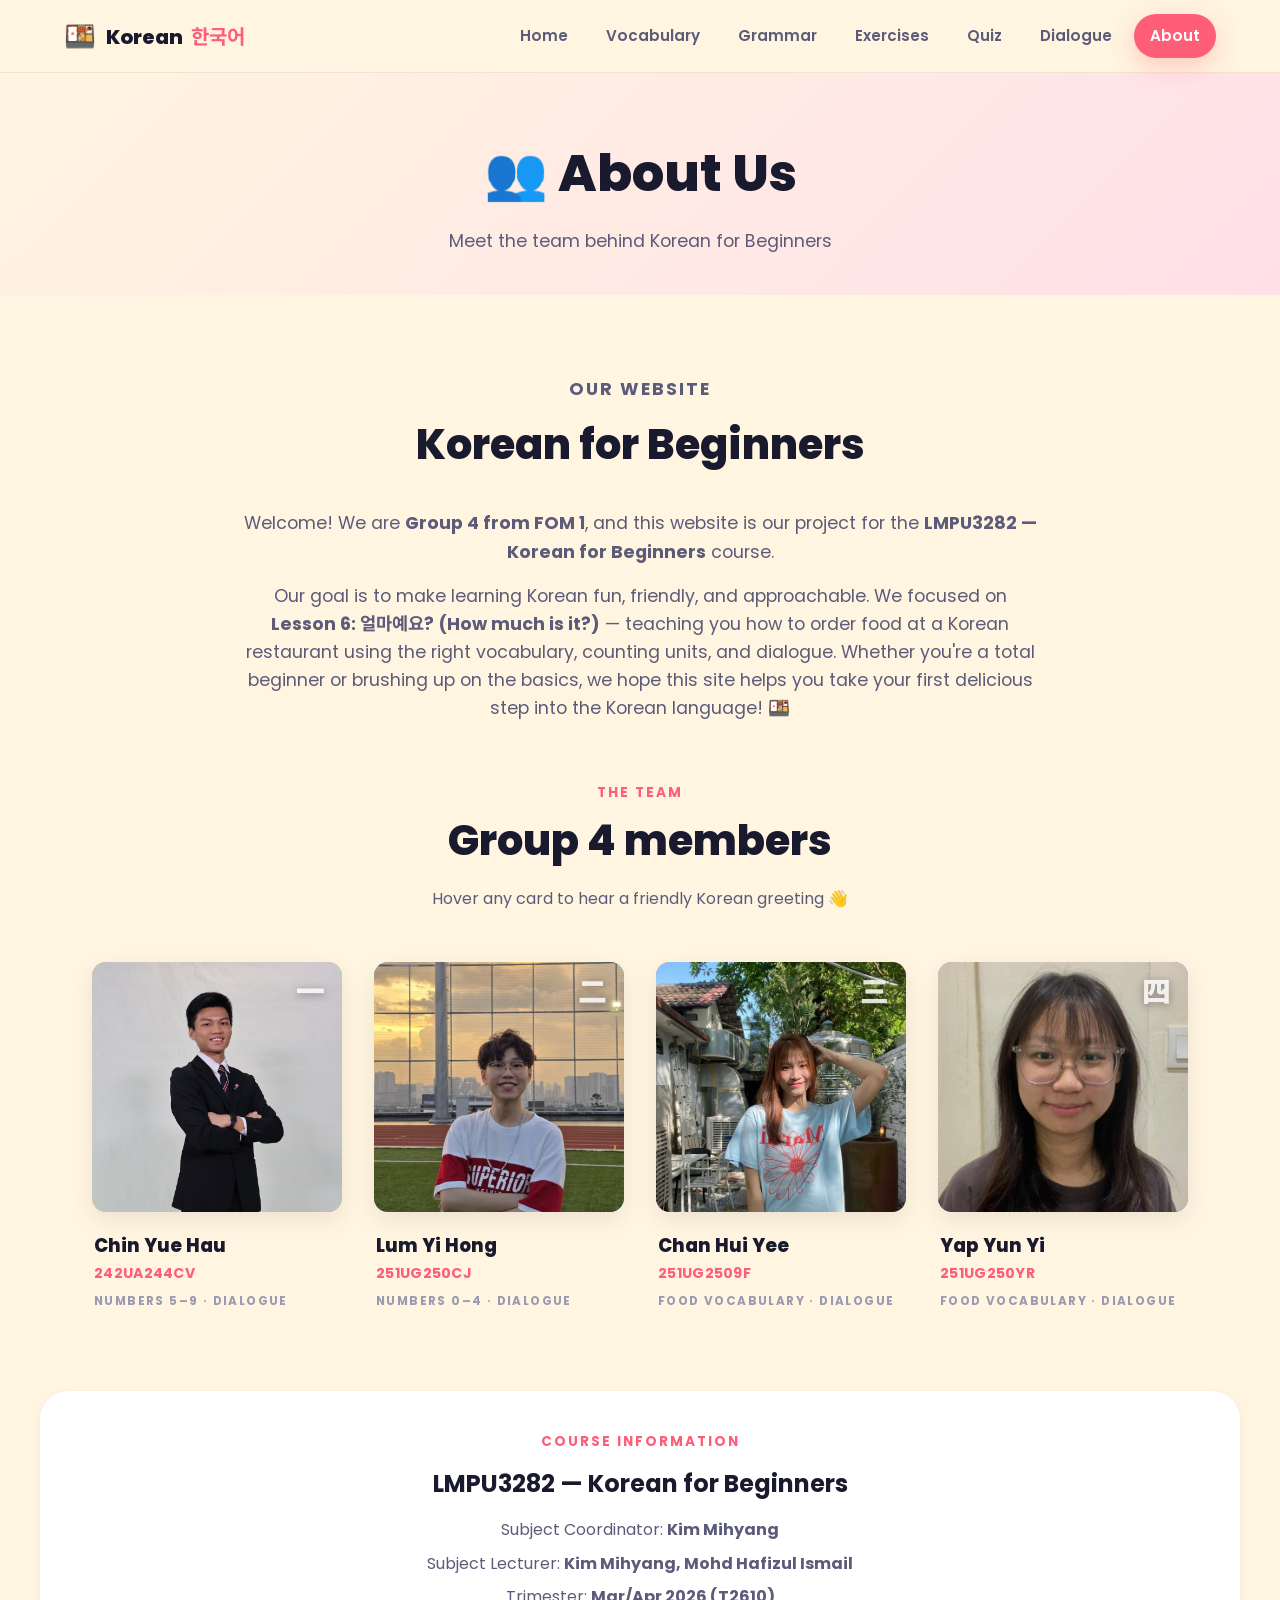
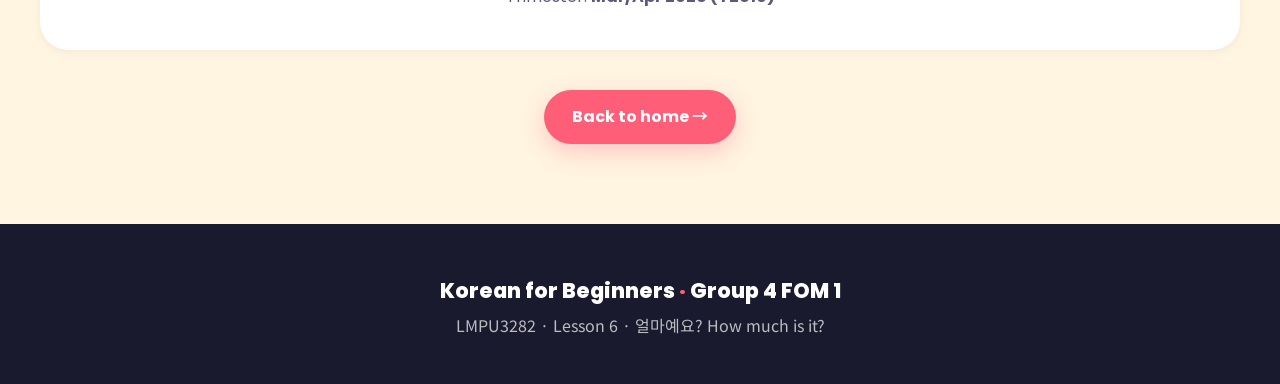
==== commit 7365339d: "Remove footer credit line from all pages" ====
--- a/about.html
+++ b/about.html
@@ -152,7 +152,6 @@
   <div class="container">
     <p class="footer-title">Korean for Beginners <span>·</span> Group 4 FOM 1</p>
     <p class="footer-sub">LMPU3282 · Lesson 6 · 얼마예요? How much is it?</p>
-    <p class="footer-credit">Made with 💛 for Korean language learners</p>
   </div>
 </footer>
 
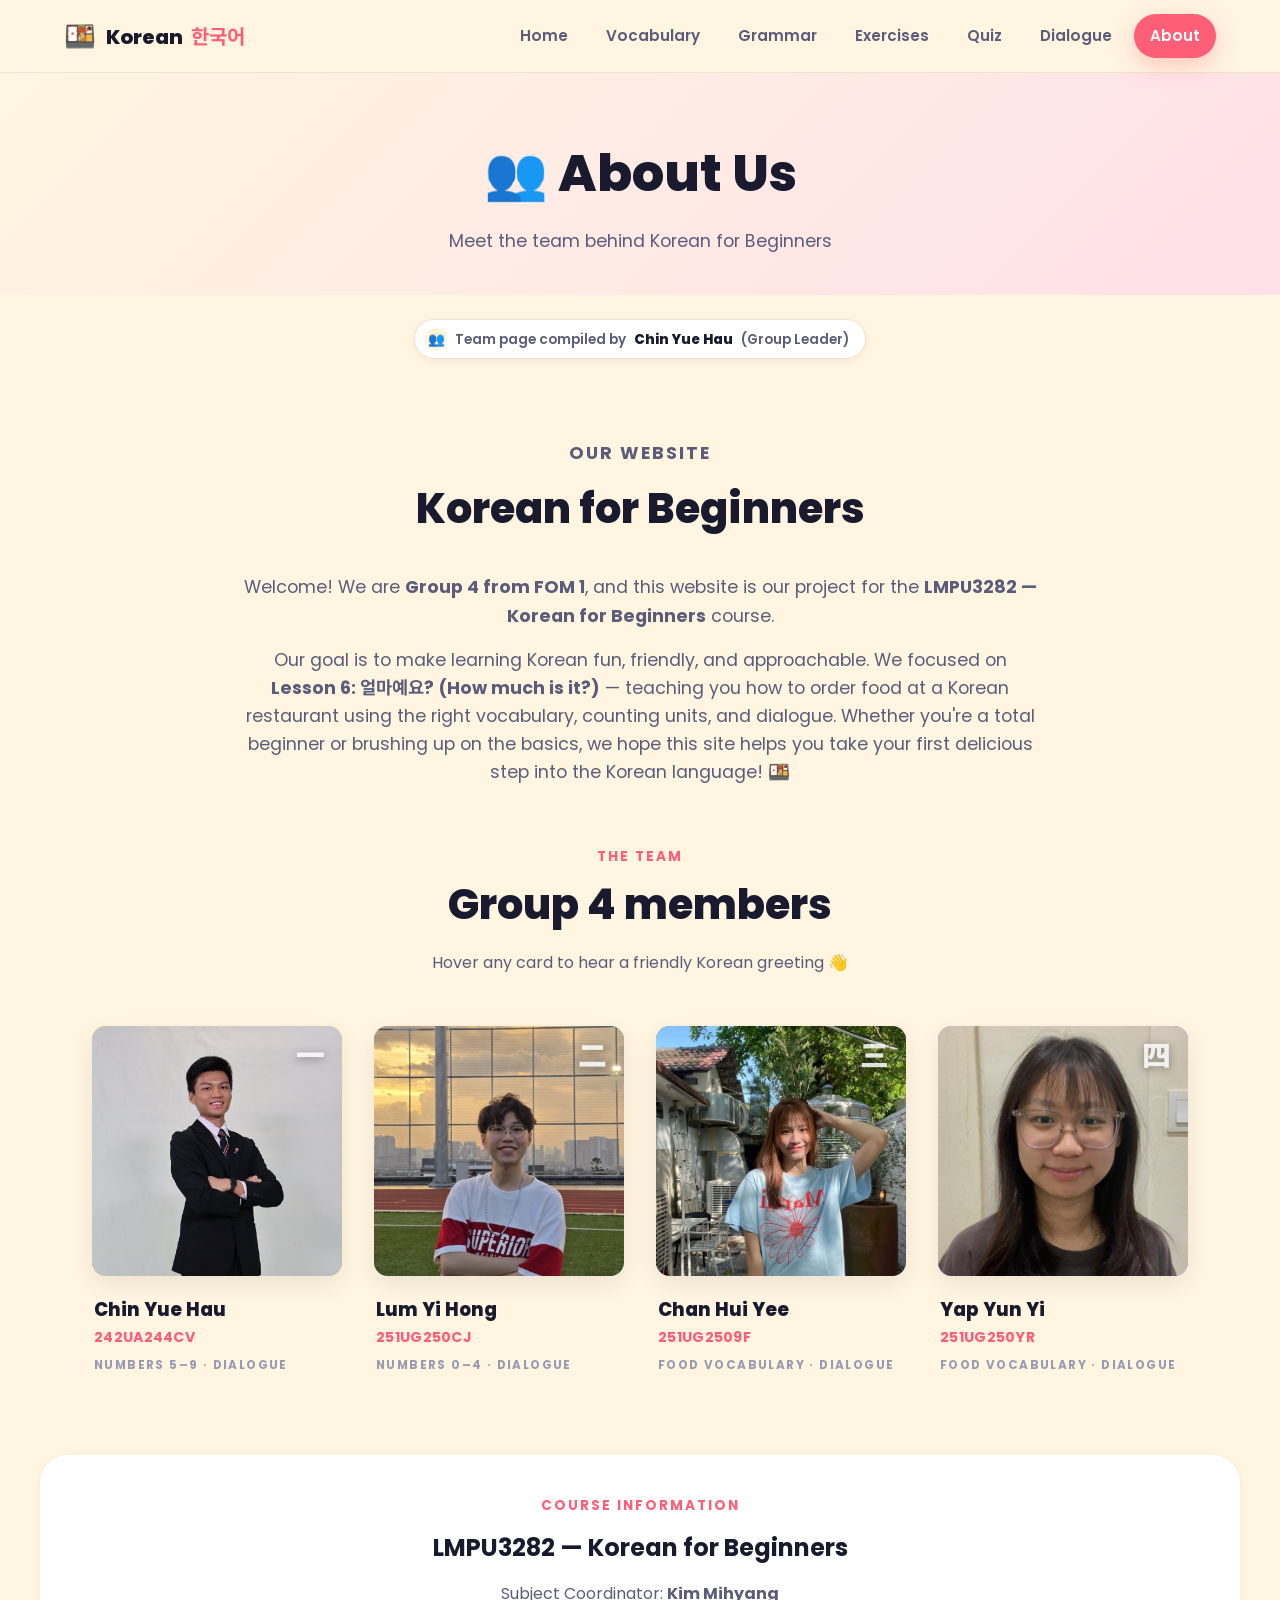
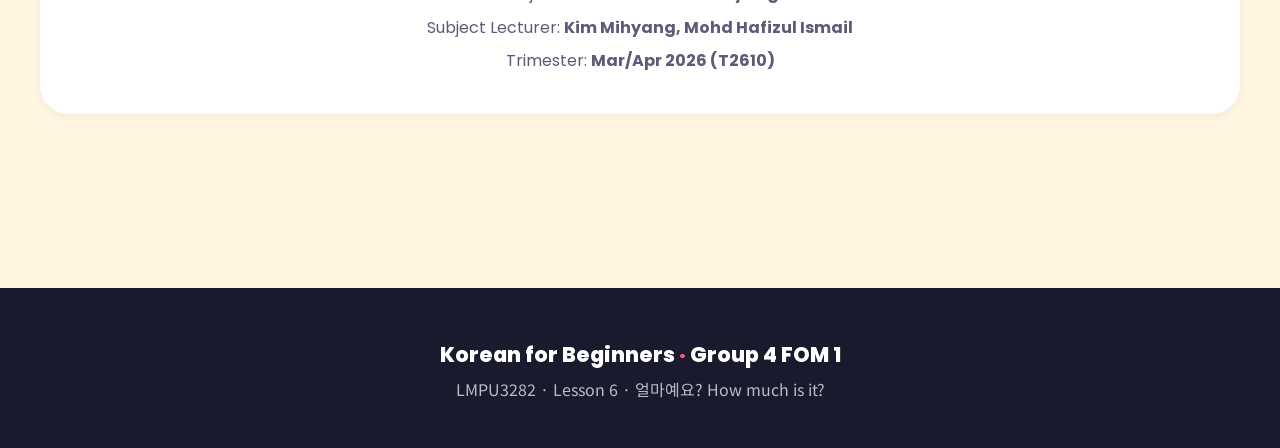
==== commit 2fc34e95: "Add contribution badges and fix vocabulary video grid - Add "Contributed by" chips on every page, ma" ====
--- a/about.html
+++ b/about.html
@@ -38,6 +38,13 @@
   <h1>👥 About Us</h1>
   <p>Meet the team behind Korean for Beginners</p>
 </section>
+
+<div class="contrib-bar reveal" style="margin-top: 24px;">
+  <span class="contrib-chip chip-leader">
+    <span class="contrib-icon">👥</span>
+    Team page compiled by <strong>Chin Yue Hau</strong> (Group Leader)
+  </span>
+</div>
 
 <section class="section">
   <div class="container">
--- a/css/style.css
+++ b/css/style.css
@@ -776,9 +776,23 @@
 }
 
 .member-vocab-grid {
-  display: grid;
-  grid-template-columns: repeat(auto-fit, minmax(320px, 1fr));
+  display: flex;
+  flex-wrap: wrap;
+  justify-content: center;
   gap: 28px;
+}
+
+.member-vocab-grid .member-card {
+  flex: 0 1 calc(50% - 14px);
+  min-width: 320px;
+  max-width: 460px;
+}
+
+@media (max-width: 720px) {
+  .member-vocab-grid .member-card {
+    flex: 1 1 100%;
+    max-width: 460px;
+  }
 }
 
 .member-card {
@@ -2290,3 +2304,110 @@
     height: 1600px;
   }
 }
+
+/* ============================================
+   Contribution badges — replaces hand-drawn
+   screenshot annotations with a built-in credit
+   ============================================ */
+
+/* Page-level badge row, sits under the page header */
+.contrib-bar {
+  display: flex;
+  flex-wrap: wrap;
+  justify-content: center;
+  gap: 10px;
+  max-width: 900px;
+  margin: -12px auto 0;
+  padding: 0 20px;
+  position: relative;
+  z-index: 1;
+}
+
+.contrib-chip {
+  display: inline-flex;
+  align-items: center;
+  gap: 8px;
+  background: white;
+  border: 1px solid var(--border);
+  padding: 8px 16px 8px 10px;
+  border-radius: 999px;
+  box-shadow: var(--shadow-sm);
+  font-size: 0.85rem;
+  font-weight: 600;
+  color: var(--text-soft);
+  transition: transform 0.25s var(--ease), box-shadow 0.25s var(--ease);
+}
+
+.contrib-chip:hover {
+  transform: translateY(-2px);
+  box-shadow: var(--shadow-md);
+}
+
+.contrib-chip .contrib-icon {
+  display: inline-flex;
+  align-items: center;
+  justify-content: center;
+  width: 22px;
+  height: 22px;
+  border-radius: 50%;
+  background: var(--coral-light);
+  font-size: 0.85rem;
+  flex-shrink: 0;
+}
+
+.contrib-chip strong {
+  color: var(--text);
+  font-weight: 800;
+}
+
+.contrib-chip.chip-leader .contrib-icon { background: var(--yellow-light); }
+.contrib-chip.chip-teal .contrib-icon { background: var(--teal-light); }
+.contrib-chip.chip-purple .contrib-icon { background: var(--purple-light); }
+
+/* Inline section credit — e.g. above a block of content */
+.contrib-note {
+  display: inline-flex;
+  align-items: center;
+  gap: 6px;
+  font-size: 0.82rem;
+  font-weight: 700;
+  color: var(--coral);
+  background: var(--coral-light);
+  padding: 5px 12px;
+  border-radius: 999px;
+  margin-bottom: 14px;
+}
+
+/* "Recorded by" ribbon overlaid on video thumbnails */
+.recorded-by {
+  position: absolute;
+  left: 10px;
+  bottom: 10px;
+  z-index: 2;
+  display: inline-flex;
+  align-items: center;
+  gap: 6px;
+  background: rgba(15, 10, 8, 0.72);
+  backdrop-filter: blur(6px);
+  -webkit-backdrop-filter: blur(6px);
+  color: white;
+  padding: 6px 12px 6px 8px;
+  border-radius: 999px;
+  font-size: 0.76rem;
+  font-weight: 700;
+  letter-spacing: 0.2px;
+  box-shadow: 0 4px 14px rgba(0, 0, 0, 0.25);
+}
+
+.recorded-by .dot {
+  width: 6px;
+  height: 6px;
+  border-radius: 50%;
+  background: var(--coral);
+  flex-shrink: 0;
+}
+
+.video-placeholder,
+.video-frame {
+  position: relative;
+}
